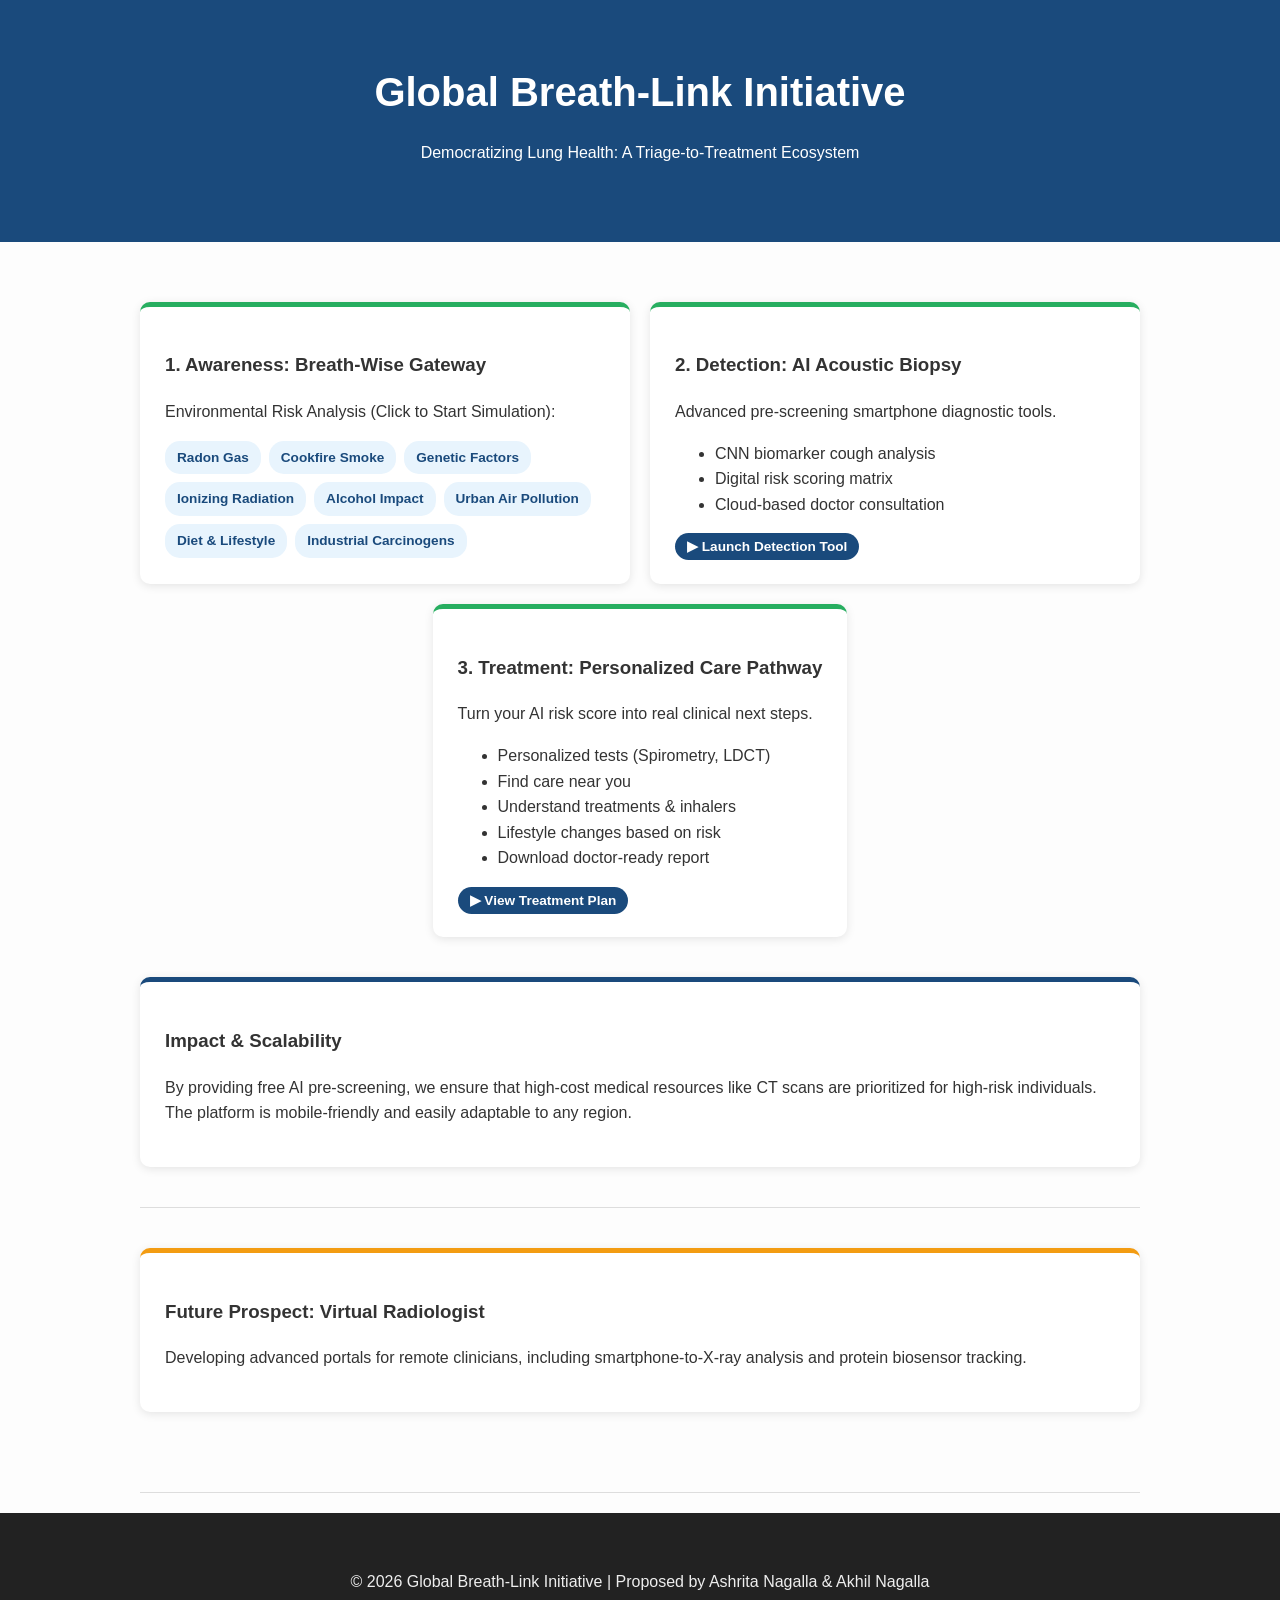
==== index.html @ a91a7c29 "Add files via upload" ====
<!DOCTYPE html>
<html lang="en">
<head>
    <meta charset="UTF-8">
    <meta name="viewport" content="width=device-width, initial-scale=1.0">
    <title>Global Breath-Link Initiative</title>
    <link rel="stylesheet" href="style.css">
</head>
<body>

<header>
    <h1>Global Breath-Link Initiative</h1>
    <p>Democratizing Lung Health: A Triage-to-Treatment Ecosystem</p>
</header>

<div class="container" id="mainContent">
    <section>
        <div class="grid">

    <!-- 1. AWARENESS -->
    <div class="card">
        <h3>1. Awareness: Breath-Wise Gateway</h3>
        <p>Environmental Risk Analysis (Click to Start Simulation):</p>

        <div class="tag-cloud">
            <span class="tag" onclick="openSim('radon')">Radon Gas</span>
            <span class="tag" onclick="openSim('cookfire')">Cookfire Smoke</span>
            <span class="tag" onclick="openSim('genetics')">Genetic Factors</span>
            <span class="tag" onclick="openSim('radiation')">Ionizing Radiation</span>
            <span class="tag" onclick="openSim('alcohol')">Alcohol Impact</span>
            <span class="tag" onclick="openSim('air')">Urban Air Pollution</span>
            <span class="tag" onclick="openSim('diet')">Diet & Lifestyle</span>
            <span class="tag" onclick="openSim('carcinogens')">Industrial Carcinogens</span>
        </div>
    </div>

    <!-- 2. DETECTION -->
    <div class="card"
        onclick="window.location.href='detection.html'"
        style="cursor:pointer; transition:box-shadow 0.2s;"
        onmouseover="this.style.boxShadow='0 6px 24px rgba(26,74,124,0.18)'"
        onmouseout="this.style.boxShadow='0 2px 10px rgba(0,0,0,0.1)'">

        <h3>2. Detection: AI Acoustic Biopsy</h3>
        <p>Advanced pre-screening smartphone diagnostic tools.</p>

        <ul>
            <li>CNN biomarker cough analysis</li>
            <li>Digital risk scoring matrix</li>
            <li>Cloud-based doctor consultation</li>
        </ul>

        <div style="margin-top:14px;">
            <span class="tag" style="background:#1a4a7c; color:white;">
                ▶ Launch Detection Tool
            </span>
        </div>
    </div>

    <!-- 3. TREATMENT (FIXED PROPERLY) -->
    <div class="card treatment-card"
        onclick="window.location.href='treatment.html'"
        style="cursor:pointer; transition:box-shadow 0.2s;"
        onmouseover="this.style.boxShadow='0 6px 24px rgba(26,74,124,0.18)'"
        onmouseout="this.style.boxShadow='0 2px 10px rgba(0,0,0,0.1)'">

        <h3>3. Treatment: Personalized Care Pathway</h3>

        <p>Turn your AI risk score into real clinical next steps.</p>

        <ul>
            <li>Personalized tests (Spirometry, LDCT)</li>
            <li>Find care near you</li>
            <li>Understand treatments & inhalers</li>
            <li>Lifestyle changes based on risk</li>
            <li>Download doctor-ready report</li>
        </ul>

        <div style="margin-top:14px;">
            <span class="tag" style="background:#1a4a7c; color:white;">
                ▶ View Treatment Plan
            </span>
        </div>
    </div>

</div>
    <!-- IMPACT & SCALABILITY -->
    <section>
        <div class="card" style="border-top-color: var(--primary);">
            <h3>Impact &amp; Scalability</h3>
            <p>By providing free AI pre-screening, we ensure that high-cost medical resources like CT scans are prioritized for high-risk individuals. The platform is mobile-friendly and easily adaptable to any region.</p>
        </div>
    </section>

    <!-- FUTURE PROSPECT -->
    <section style="border-bottom: none;">
        <div class="card" style="border-top-color: var(--accent);">
            <h3>Future Prospect: Virtual Radiologist</h3>
            <p>Developing advanced portals for remote clinicians, including smartphone-to-X-ray analysis and protein biosensor tracking.</p>
        </div>
    </section>
</div>


<!-- SIMULATOR SECTION -->
<div id="simulator">
    <button onclick="goBack()" style="background:#1a4a7c; color:white; border:none; padding:8px 15px; border-radius:5px; cursor:pointer;">⬅ Exit</button>
    <h2 id="simTitle">PATHOLOGY ANALYSIS</h2>

    <div class="viewer">
        <canvas id="lungCanvas" width="700" height="500"></canvas>
    </div>

    <div class="healthbar"><div id="healthFill" class="healthfill"></div></div>

    <div class="controls">
        <button id="step-healthy" onclick="setExposure('healthy')">Healthy State</button>
        <button id="step-low"     onclick="setExposure('low')">Low Exposure</button>
        <button id="step-medium"  onclick="setExposure('medium')">Medium Exposure</button>
        <button id="step-high"    onclick="setExposure('high')">High Exposure</button>
    </div>

    <div class="edu-panel">
        <h3 id="eduHeading" style="color:var(--secondary); margin-top:0;">Diagnostic Overview</h3>
        <p id="infoText" style="color:#ddd; font-size:1.05rem;"></p>
        <div id="detailedSpecs" style="font-size:0.9rem; border-top:1px solid #333; padding-top:15px; margin-top:15px;">
            <div style="background:#252525; padding:15px; border-radius:8px; margin-bottom:10px;">
                <h4 style="color:var(--accent); margin:0 0 10px 0;">Cellular Pathogenesis</h4>
                <p id="specMech" style="color:#bbb;"></p>
            </div>
            <div style="background:#252525; padding:15px; border-radius:8px;">
                <h4 style="color:var(--danger); margin:0 0 10px 0;">Long-term Prognosis</h4>
                <p id="specProg" style="color:#bbb;"></p>
            </div>
        </div>
    </div>

    <p id="lockMessage" class="unlock-msg">🔒 Explore Healthy → Low → Medium → High to unlock the Exam.</p>
    <button id="quizButton" class="quizBtn" onclick="startQuiz()">Take Certification Exam</button>
</div>

<!-- QUIZ MODAL -->
<div id="quizModal">
    <div class="quiz-content">
        <h2 id="quizHeader">Certification Exam</h2>
        <div id="quizBody"></div>
        <div id="quizResults"></div>

        <div id="nameSection">
            <h3>🎓 Enter Your Name for the Certificate</h3>
            <p>Your name will appear exactly as you type it.</p>
            <div class="name-inputs">
                <input type="text" id="firstNameInput" placeholder="First Name" maxlength="30">
                <input type="text" id="lastNameInput"  placeholder="Last Name"  maxlength="30">
            </div>
            <div id="nameError">Please enter both your first and last name.</div>
        </div>

        <button id="submitQuizBtn"   onclick="submitQuiz()"          style="background:var(--secondary); color:white; border:none; padding:12px; border-radius:5px; cursor:pointer; font-weight:bold; width:100%;">Submit Answers</button>
        <button id="downloadCertBtn" onclick="generateCertificate()" class="cert-btn">⬇ Download My Certificate</button>
        <button onclick="closeQuiz()" class="close-quiz">Close [X]</button>
    </div>
</div>

<!-- Hidden canvas for certificate generation -->
<canvas id="certCanvas" width="900" height="650" style="display:none;"></canvas>

<footer>
    <p>&copy; 2026 Global Breath-Link Initiative | Proposed by Ashrita Nagalla & Akhil Nagalla</p>
</footer>

<script src="data.js"></script>
<script src="script.js"></script>

</body>
</html>
---- style.css ----
:root{
    --primary:#1a4a7c;
    --secondary:#27ae60;
    --bg:#fdfdfd;
    --accent:#f39c12;
    --dark:#0a0a0a;
    --danger:#e74c3c;
}

body{ font-family:'Segoe UI',Tahoma,sans-serif; line-height:1.6; margin:0; background:var(--bg); color:#333; }
.container{ max-width:1000px; margin:auto; padding:20px; }
header{ background:var(--primary); color:#fff; padding:60px 20px; text-align:center; }
header h1{ margin:0; font-size:2.5rem; }
section{ padding:40px 0; border-bottom:1px solid #ddd; }

/* VIEWING AREA */
.grid{ display:grid; grid-template-columns:repeat(auto-fit,minmax(300px,1fr)); gap:20px; }
.card{ background:#fff; padding:25px; border-radius:10px; box-shadow:0 2px 10px rgba(0,0,0,0.1); border-top:5px solid var(--secondary); }
.tag-cloud{ display:flex; flex-wrap:wrap; gap:8px; margin-top:10px; }
.tag{ background:#e8f4fd; color:#1a4a7c; padding:6px 12px; border-radius:15px; font-size:0.85rem; font-weight:bold; cursor:pointer; transition: 0.2s; }
.tag:hover{ background:#1a4a7c; color:white; }

/* SIMULATOR STYLES */
#simulator{ display:none; background:var(--dark); color:white; padding:40px 20px; text-align:center; }
.viewer { max-width:700px; margin:20px auto; background: #000; border-radius: 20px; position: relative; border: 1px solid #333; }
canvas { display: block; max-width: 100%; height: auto; }

.healthbar{ width:280px; height:20px; background:#333; margin:20px auto; border-radius:10px; overflow:hidden; }
.healthfill{ height:100%; width:100%; background:#27ae60; transition: 1s; }

.controls button{ padding:10px 16px; margin:6px; border:none; border-radius:6px; background:#444; color:white; cursor:pointer; }
.controls button.active { background: var(--secondary); }

/* DETAILED INFO PANEL */
.edu-panel {
    max-width: 700px; margin: 20px auto; background: #1a1a1a; padding: 25px;
    border-radius: 12px; text-align: left; border-left: 5px solid var(--secondary);
    max-height: 400px; overflow-y: auto;
}

.unlock-msg { color: var(--accent); font-weight: bold; margin: 15px 0; font-size: 0.9rem; }
.quizBtn{ display:none; background:var(--accent); padding:15px 30px; border:none; border-radius:8px; color:white; font-weight:bold; cursor:pointer; margin-top:20px; }

/* QUIZ MODAL */
#quizModal {
    display:none; position:fixed; top:0; left:0; width:100%; height:100%;
    background:rgba(0,0,0,0.95); z-index:2000; justify-content:center; align-items:center;
    padding: 20px;
}
.quiz-content {
    background:#fff; padding:30px; border-radius:15px; max-width:600px; width:90%;
    color:#333; position: relative; display: flex; flex-direction: column; max-height: 90vh;
}
#quizHeader { color: var(--primary); margin-top: 0; padding-bottom: 10px; border-bottom: 1px solid #eee;}
#quizBody { overflow-y: auto; flex-grow: 1; padding-right: 15px; margin: 20px 0; }
.quiz-q { margin-bottom: 25px; border-bottom: 1px solid #eee; padding-bottom: 15px; }

#quizResults { display:none; padding:15px; border-radius:8px; font-weight:bold; margin-bottom:10px; text-align:center;}

/* NAME INPUT SECTION */
#nameSection {
    display: none;
    background: #f0f8f0;
    border: 2px solid var(--secondary);
    border-radius: 10px;
    padding: 20px;
    margin: 15px 0;
    text-align: center;
}
#nameSection h3 { color: var(--primary); margin: 0 0 5px 0; font-size: 1.1rem; }
#nameSection p { color: #555; margin: 0 0 15px 0; font-size: 0.9rem; }
.name-inputs { display: flex; gap: 10px; justify-content: center; flex-wrap: wrap; }
.name-inputs input {
    padding: 10px 14px; border: 2px solid #ccc; border-radius: 8px;
    font-size: 1rem; width: 160px; transition: border-color 0.2s;
    font-family: 'Segoe UI', Tahoma, sans-serif;
}
.name-inputs input:focus { outline: none; border-color: var(--secondary); }
.name-inputs input.input-error { border-color: var(--danger); animation: shake 0.3s ease; }

@keyframes shake {
    0%, 100% { transform: translateX(0); }
    25% { transform: translateX(-5px); }
    75% { transform: translateX(5px); }
}

#nameError { color: var(--danger); font-size: 0.85rem; margin-top: 8px; display: none; }
.cert-btn { display:none; background:#2c3e50; color:white; padding:12px; border:none; border-radius:5px; cursor:pointer; font-weight:bold; width:100%; margin-top:10px;}
.close-quiz { background:none; border:none; color:#999; cursor:pointer; text-align:center; width:100%;}

footer{ text-align:center; padding:40px; background:#222; color:#eee; }
/* ===== GRID FIX (SAFE) ===== */
.grid {
    display: grid;
    grid-template-columns: repeat(2, 1fr);
    gap: 20px;
}

/* ===== CARD ALIGNMENT FIX ===== */
.treatment-card {
    grid-column: span 2;
    max-width: 520px;
    justify-self: center;
}

/* ===== MOBILE FIX ===== */
@media (max-width: 700px) {
    .grid {
        grid-template-columns: 1fr;
    }

    .treatment-card {
        grid-column: span 1;
        max-width: 100%;
    }
}
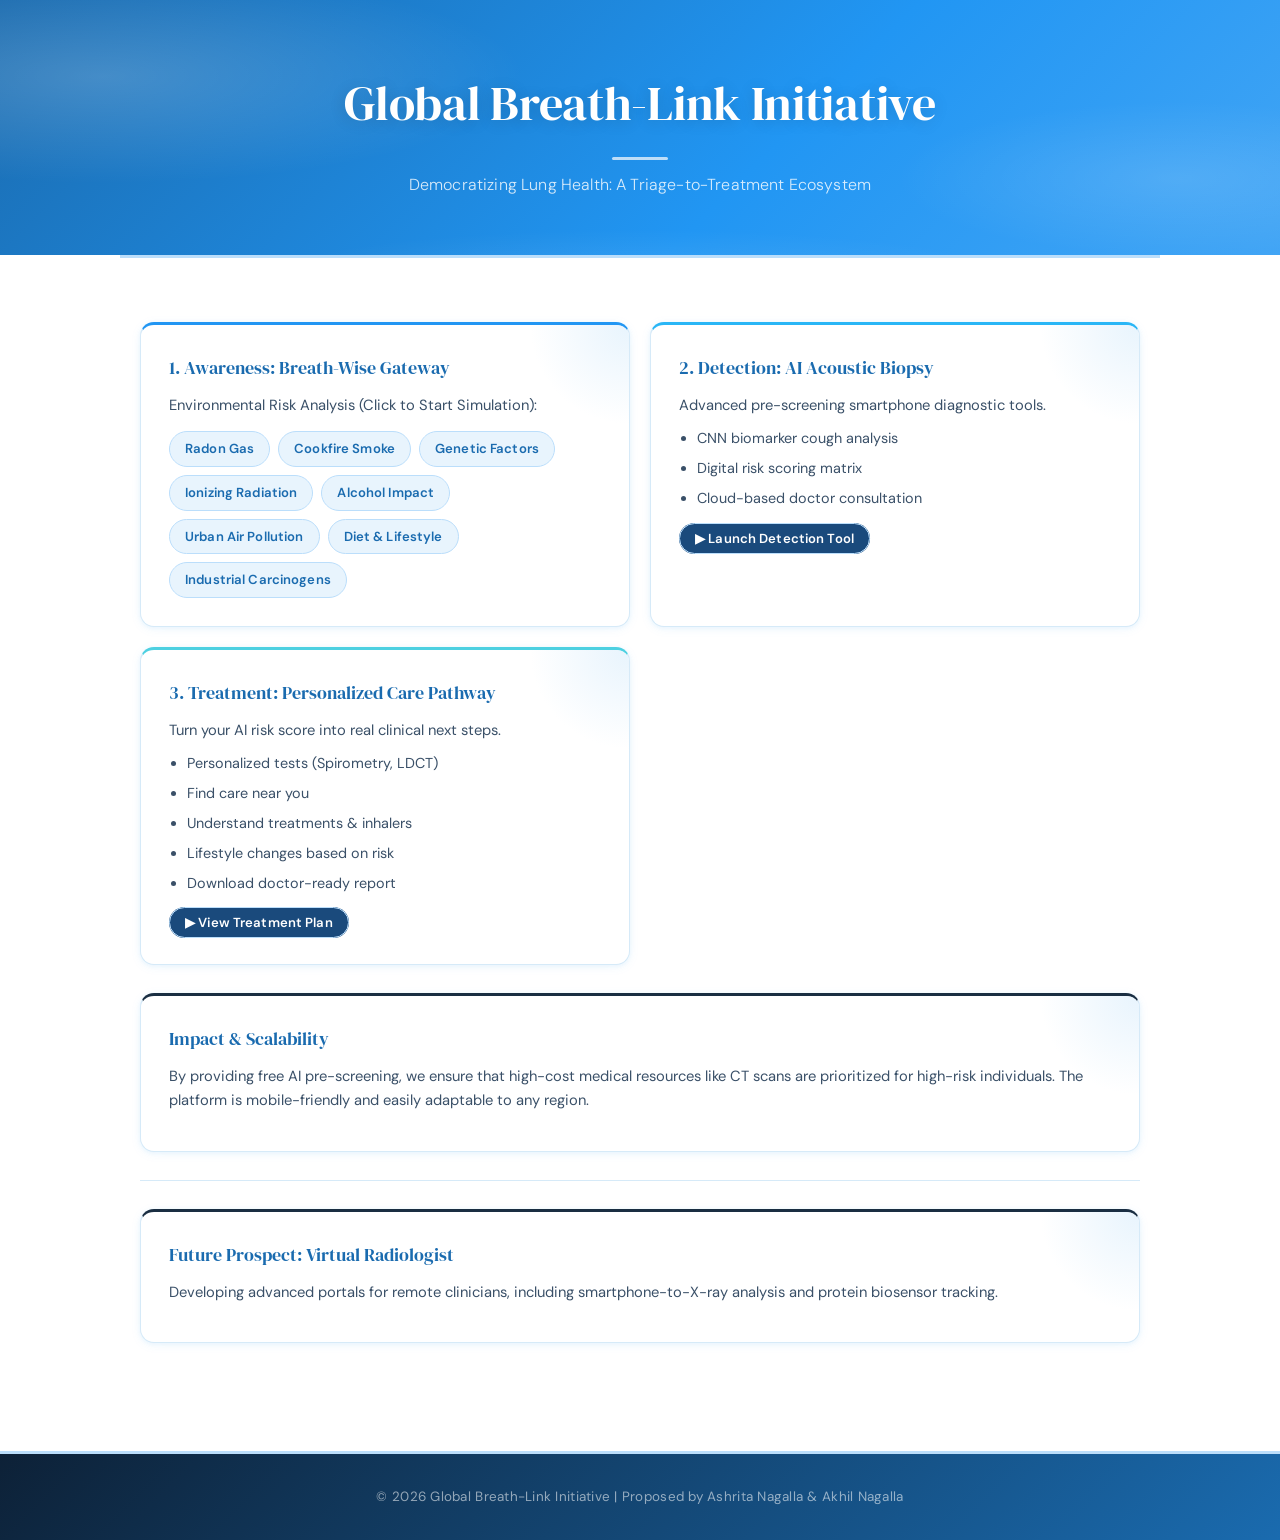
==== commit 900a4af5: "Update index.html" ====
--- a/index.html
+++ b/index.html
@@ -174,4 +174,3 @@
 
 </body>
 </html>
-
--- a/style.css
+++ b/style.css
@@ -1,116 +1,613 @@
-:root{
-    --primary:#1a4a7c;
-    --secondary:#27ae60;
-    --bg:#fdfdfd;
-    --accent:#f39c12;
-    --dark:#0a0a0a;
-    --danger:#e74c3c;
-}
-
-body{ font-family:'Segoe UI',Tahoma,sans-serif; line-height:1.6; margin:0; background:var(--bg); color:#333; }
-.container{ max-width:1000px; margin:auto; padding:20px; }
-header{ background:var(--primary); color:#fff; padding:60px 20px; text-align:center; }
-header h1{ margin:0; font-size:2.5rem; }
-section{ padding:40px 0; border-bottom:1px solid #ddd; }
-
-/* VIEWING AREA */
-.grid{ display:grid; grid-template-columns:repeat(auto-fit,minmax(300px,1fr)); gap:20px; }
-.card{ background:#fff; padding:25px; border-radius:10px; box-shadow:0 2px 10px rgba(0,0,0,0.1); border-top:5px solid var(--secondary); }
-.tag-cloud{ display:flex; flex-wrap:wrap; gap:8px; margin-top:10px; }
-.tag{ background:#e8f4fd; color:#1a4a7c; padding:6px 12px; border-radius:15px; font-size:0.85rem; font-weight:bold; cursor:pointer; transition: 0.2s; }
-.tag:hover{ background:#1a4a7c; color:white; }
-
-/* SIMULATOR STYLES */
-#simulator{ display:none; background:var(--dark); color:white; padding:40px 20px; text-align:center; }
-.viewer { max-width:700px; margin:20px auto; background: #000; border-radius: 20px; position: relative; border: 1px solid #333; }
-canvas { display: block; max-width: 100%; height: auto; }
-
-.healthbar{ width:280px; height:20px; background:#333; margin:20px auto; border-radius:10px; overflow:hidden; }
-.healthfill{ height:100%; width:100%; background:#27ae60; transition: 1s; }
-
-.controls button{ padding:10px 16px; margin:6px; border:none; border-radius:6px; background:#444; color:white; cursor:pointer; }
-.controls button.active { background: var(--secondary); }
-
-/* DETAILED INFO PANEL */
-.edu-panel {
-    max-width: 700px; margin: 20px auto; background: #1a1a1a; padding: 25px;
-    border-radius: 12px; text-align: left; border-left: 5px solid var(--secondary);
-    max-height: 400px; overflow-y: auto;
-}
-
-.unlock-msg { color: var(--accent); font-weight: bold; margin: 15px 0; font-size: 0.9rem; }
-.quizBtn{ display:none; background:var(--accent); padding:15px 30px; border:none; border-radius:8px; color:white; font-weight:bold; cursor:pointer; margin-top:20px; }
-
-/* QUIZ MODAL */
-#quizModal {
-    display:none; position:fixed; top:0; left:0; width:100%; height:100%;
-    background:rgba(0,0,0,0.95); z-index:2000; justify-content:center; align-items:center;
-    padding: 20px;
-}
-.quiz-content {
-    background:#fff; padding:30px; border-radius:15px; max-width:600px; width:90%;
-    color:#333; position: relative; display: flex; flex-direction: column; max-height: 90vh;
-}
-#quizHeader { color: var(--primary); margin-top: 0; padding-bottom: 10px; border-bottom: 1px solid #eee;}
-#quizBody { overflow-y: auto; flex-grow: 1; padding-right: 15px; margin: 20px 0; }
-.quiz-q { margin-bottom: 25px; border-bottom: 1px solid #eee; padding-bottom: 15px; }
-
-#quizResults { display:none; padding:15px; border-radius:8px; font-weight:bold; margin-bottom:10px; text-align:center;}
-
-/* NAME INPUT SECTION */
-#nameSection {
-    display: none;
-    background: #f0f8f0;
-    border: 2px solid var(--secondary);
-    border-radius: 10px;
-    padding: 20px;
-    margin: 15px 0;
+/* ═══════════════════════════════════════════════════
+   GLOBAL BREATH-LINK INITIATIVE — Healthcare Theme
+   Clean white + light blue, clinical & trustworthy
+═══════════════════════════════════════════════════ */
+
+@import url('https://fonts.googleapis.com/css2?family=DM+Serif+Display:ital@0;1&family=DM+Sans:wght@300;400;500;600;700&family=JetBrains+Mono:wght@400;600&display=swap');
+
+:root {
+    --blue-dark:    #1a6baf;
+    --blue-mid:     #2196f3;
+    --blue-light:   #64b5f6;
+    --blue-pale:    #bbdefb;
+    --blue-wash:    #e8f4fd;
+    --blue-tint:    #f0f8ff;
+
+    --white:        #ffffff;
+    --off-white:    #f7fbff;
+    --border:       #d6eaf8;
+
+    --text-dark:    #1a2e42;
+    --text-mid:     #3a5068;
+    --text-muted:   #7a96b0;
+
+    --green:        #00897b;
+    --green-light:  #e0f2f1;
+    --gold:         #f59e0b;
+    --danger:       #e53935;
+
+    --shadow-sm:    0 1px 4px rgba(33,150,243,0.08), 0 2px 12px rgba(33,150,243,0.06);
+    --shadow-md:    0 4px 20px rgba(33,150,243,0.12), 0 1px 6px rgba(33,150,243,0.07);
+    --shadow-lg:    0 8px 32px rgba(33,150,243,0.16), 0 2px 8px rgba(33,150,243,0.08);
+}
+
+*, *::before, *::after { box-sizing: border-box; margin: 0; padding: 0; }
+
+body {
+    font-family: 'DM Sans', sans-serif;
+    background: var(--white);
+    color: var(--text-dark);
+    line-height: 1.65;
+    overflow-x: hidden;
+}
+
+/* ── HEADER ── */
+header {
+    background: linear-gradient(135deg, #1a6baf 0%, #2196f3 60%, #42a5f5 100%);
+    color: #fff;
+    padding: 64px 24px 56px;
     text-align: center;
-}
-#nameSection h3 { color: var(--primary); margin: 0 0 5px 0; font-size: 1.1rem; }
-#nameSection p { color: #555; margin: 0 0 15px 0; font-size: 0.9rem; }
-.name-inputs { display: flex; gap: 10px; justify-content: center; flex-wrap: wrap; }
-.name-inputs input {
-    padding: 10px 14px; border: 2px solid #ccc; border-radius: 8px;
-    font-size: 1rem; width: 160px; transition: border-color 0.2s;
-    font-family: 'Segoe UI', Tahoma, sans-serif;
-}
-.name-inputs input:focus { outline: none; border-color: var(--secondary); }
-.name-inputs input.input-error { border-color: var(--danger); animation: shake 0.3s ease; }
-
-@keyframes shake {
-    0%, 100% { transform: translateX(0); }
-    25% { transform: translateX(-5px); }
-    75% { transform: translateX(5px); }
-}
-
-#nameError { color: var(--danger); font-size: 0.85rem; margin-top: 8px; display: none; }
-.cert-btn { display:none; background:#2c3e50; color:white; padding:12px; border:none; border-radius:5px; cursor:pointer; font-weight:bold; width:100%; margin-top:10px;}
-.close-quiz { background:none; border:none; color:#999; cursor:pointer; text-align:center; width:100%;}
-
-footer{ text-align:center; padding:40px; background:#222; color:#eee; }
-/* ===== GRID FIX (SAFE) ===== */
+    position: relative;
+    overflow: hidden;
+}
+
+/* Soft cloud-like glows */
+header::before {
+    content: '';
+    position: absolute;
+    inset: 0;
+    background:
+        radial-gradient(ellipse 55% 70% at 8%  30%,  rgba(255,255,255,0.18) 0%, transparent 60%),
+        radial-gradient(ellipse 40% 55% at 92% 70%,  rgba(255,255,255,0.12) 0%, transparent 55%),
+        radial-gradient(ellipse 60% 40% at 50% 110%, rgba(255,255,255,0.10) 0%, transparent 50%);
+    pointer-events: none;
+}
+
+header h1 {
+    font-family: 'DM Serif Display', Georgia, serif;
+    font-size: clamp(1.9rem, 4.5vw, 3rem);
+    font-weight: 400;
+    position: relative;
+    z-index: 1;
+    text-shadow: 0 2px 16px rgba(0,0,0,0.15);
+    letter-spacing: -0.3px;
+}
+
+header h1::after {
+    content: '';
+    display: block;
+    width: 56px;
+    height: 3px;
+    background: rgba(255,255,255,0.7);
+    margin: 14px auto 0;
+    border-radius: 2px;
+}
+
+header p {
+    font-size: 1rem;
+    color: rgba(255,255,255,0.82);
+    margin-top: 12px;
+    font-weight: 300;
+    letter-spacing: 0.01em;
+    position: relative;
+    z-index: 1;
+}
+
+/* ── THIN BLUE STRIPE UNDER HEADER ── */
+header + * {
+    border-top: 3px solid var(--blue-pale);
+}
+
+/* ── CONTAINER ── */
+.container {
+    max-width: 1040px;
+    margin: 0 auto;
+    padding: 36px 20px 52px;
+    background: var(--white);
+}
+
+section {
+    padding: 28px 0;
+    border-bottom: 1px solid var(--border);
+}
+section:last-child { border-bottom: none; }
+
+/* ── GRID ── */
 .grid {
     display: grid;
     grid-template-columns: repeat(2, 1fr);
     gap: 20px;
 }
 
-/* ===== CARD ALIGNMENT FIX ===== */
-.treatment-card {
-    grid-column: span 2;
-    max-width: 520px;
-    justify-self: center;
-}
-
-/* ===== MOBILE FIX ===== */
+/* ── CARDS ── */
+.card {
+    background: var(--white);
+    padding: 28px;
+    border-radius: 14px;
+    box-shadow: var(--shadow-sm);
+    border: 1px solid var(--border);
+    border-top: 3px solid var(--blue-mid);
+    transition: box-shadow 0.2s, transform 0.2s;
+    position: relative;
+    overflow: hidden;
+}
+
+/* Subtle blue tint in top-right corner */
+.card::before {
+    content: '';
+    position: absolute;
+    top: 0; right: 0;
+    width: 100px; height: 100px;
+    background: radial-gradient(circle at top right, var(--blue-wash), transparent 70%);
+    pointer-events: none;
+}
+
+.card:hover {
+    box-shadow: var(--shadow-lg);
+    transform: translateY(-2px);
+}
+
+.card h3 {
+    font-family: 'DM Serif Display', Georgia, serif;
+    font-size: 1.15rem;
+    font-weight: 400;
+    color: var(--blue-dark);
+    margin-bottom: 10px;
+}
+
+.card p  { color: var(--text-mid); font-size: 0.92rem; margin-bottom: 10px; }
+.card ul { padding-left: 18px; color: var(--text-mid); font-size: 0.9rem; }
+.card ul li { margin-bottom: 6px; }
+
+.card:nth-child(2) { border-top-color: #29b6f6; }
+.treatment-card    { border-top-color: #4dd0e1; }
+
+/* ── TAG CLOUD ── */
+.tag-cloud { display: flex; flex-wrap: wrap; gap: 8px; margin-top: 14px; }
+
+.tag {
+    background: var(--blue-wash);
+    color: var(--blue-dark);
+    padding: 6px 15px;
+    border-radius: 20px;
+    font-size: 0.82rem;
+    font-weight: 600;
+    cursor: pointer;
+    border: 1px solid var(--blue-pale);
+    transition: all 0.18s ease;
+    letter-spacing: 0.01em;
+}
+
+.tag:hover {
+    background: var(--blue-mid);
+    color: white;
+    border-color: var(--blue-mid);
+    box-shadow: 0 3px 12px rgba(33,150,243,0.28);
+    transform: translateY(-1px);
+}
+
+/* ── BUTTONS ── */
+.action-btn {
+    background: var(--blue-mid);
+    color: white;
+    border: none;
+    padding: 10px 20px;
+    border-radius: 8px;
+    cursor: pointer;
+    font-weight: 600;
+    font-size: 0.88rem;
+    font-family: 'DM Sans', sans-serif;
+    transition: all 0.18s ease;
+    box-shadow: 0 2px 8px rgba(33,150,243,0.28);
+    letter-spacing: 0.01em;
+}
+
+.action-btn:hover {
+    background: var(--blue-dark);
+    box-shadow: 0 4px 16px rgba(33,150,243,0.38);
+    transform: translateY(-1px);
+}
+
+.exit-btn {
+    background: rgba(255,255,255,0.15) !important;
+    border: 1px solid rgba(255,255,255,0.3) !important;
+    backdrop-filter: blur(6px);
+    margin-bottom: 18px;
+}
+.exit-btn:hover { background: rgba(255,255,255,0.25) !important; }
+
+/* ── SIMULATOR ── */
+#simulator, #biopsySimulator {
+    display: none;
+    background: linear-gradient(180deg, #0d2137 0%, #0a1929 100%);
+    color: white;
+    padding: 40px 20px;
+    text-align: center;
+    min-height: 100vh;
+}
+
+#simulator h2, #biopsySimulator h2 {
+    font-family: 'DM Serif Display', Georgia, serif;
+    font-size: 1.7rem;
+    font-weight: 400;
+    letter-spacing: 2.5px;
+    color: #bbdefb;
+    margin-bottom: 4px;
+    text-transform: uppercase;
+}
+
+.viewer {
+    max-width: 700px;
+    margin: 20px auto;
+    background: #020c18;
+    border-radius: 16px;
+    border: 1px solid rgba(100,181,246,0.2);
+    box-shadow: 0 0 0 1px rgba(100,181,246,0.08), 0 0 40px rgba(33,150,243,0.22);
+    overflow: hidden;
+}
+
+canvas { display: block; width: 100%; height: auto; }
+
+/* ── HEALTH BAR ── */
+.healthbar {
+    width: 300px; height: 10px;
+    background: rgba(255,255,255,0.08);
+    margin: 18px auto;
+    border-radius: 10px;
+    overflow: hidden;
+    border: 1px solid rgba(255,255,255,0.08);
+}
+
+.healthfill {
+    height: 100%; width: 100%;
+    background: linear-gradient(90deg, #1e88e5, #64b5f6);
+    transition: width 1s ease, background 1s ease;
+    border-radius: 10px;
+}
+
+/* ── CONTROLS ── */
+.controls { display: flex; flex-wrap: wrap; justify-content: center; gap: 8px; margin: 16px 0; }
+
+.controls button {
+    padding: 9px 20px;
+    border: 1px solid rgba(100,181,246,0.2);
+    border-radius: 8px;
+    background: rgba(100,181,246,0.06);
+    color: rgba(255,255,255,0.6);
+    cursor: pointer;
+    font-family: 'DM Sans', sans-serif;
+    font-size: 0.85rem;
+    font-weight: 500;
+    transition: all 0.18s ease;
+}
+
+.controls button:hover {
+    background: rgba(100,181,246,0.14);
+    color: white;
+    border-color: rgba(100,181,246,0.38);
+}
+
+.controls button.active {
+    background: linear-gradient(135deg, #1a6baf, #2196f3);
+    border-color: transparent;
+    color: white;
+    box-shadow: 0 3px 12px rgba(33,150,243,0.4);
+}
+
+/* ── EDU PANEL ── */
+.edu-panel {
+    max-width: 700px;
+    margin: 20px auto;
+    background: rgba(100,181,246,0.05);
+    padding: 24px;
+    border-radius: 12px;
+    text-align: left;
+    border: 1px solid rgba(100,181,246,0.15);
+    border-left: 4px solid var(--blue-mid);
+    max-height: 400px;
+    overflow-y: auto;
+}
+
+.edu-panel::-webkit-scrollbar       { width: 4px; }
+.edu-panel::-webkit-scrollbar-track { background: rgba(255,255,255,0.03); }
+.edu-panel::-webkit-scrollbar-thumb { background: #2196f3; border-radius: 4px; }
+
+.panel-heading {
+    color: #90caf9;
+    margin-top: 0;
+    font-family: 'DM Serif Display', Georgia, serif;
+    font-size: 1.15rem;
+    font-weight: 400;
+}
+
+.panel-info { color: rgba(255,255,255,0.76); font-size: 0.96rem; line-height: 1.72; }
+
+.spec-container {
+    border-top: 1px solid rgba(255,255,255,0.07);
+    padding-top: 16px;
+    margin-top: 16px;
+    display: grid;
+    grid-template-columns: 1fr 1fr;
+    gap: 12px;
+    font-size: 0.9rem;
+}
+
+.spec-box {
+    background: rgba(255,255,255,0.04);
+    padding: 14px;
+    border-radius: 10px;
+    border: 1px solid rgba(100,181,246,0.10);
+}
+
+.spec-title-mech {
+    color: #81d4fa;
+    margin: 0 0 8px 0;
+    font-size: 0.75rem;
+    font-weight: 700;
+    letter-spacing: 0.09em;
+    text-transform: uppercase;
+    font-family: 'JetBrains Mono', monospace;
+}
+
+.spec-title-prog {
+    color: #ef9a9a;
+    margin: 0 0 8px 0;
+    font-size: 0.75rem;
+    font-weight: 700;
+    letter-spacing: 0.09em;
+    text-transform: uppercase;
+    font-family: 'JetBrains Mono', monospace;
+}
+
+.spec-text { color: rgba(255,255,255,0.60); margin: 0; line-height: 1.6; font-size: 0.87rem; }
+
+/* ── UNLOCK / QUIZ ── */
+.unlock-msg {
+    color: #90caf9;
+    font-weight: 500;
+    margin: 14px 0;
+    font-size: 0.84rem;
+    font-family: 'JetBrains Mono', monospace;
+}
+
+.quizBtn {
+    display: none;
+    background: linear-gradient(135deg, #f59e0b, #fbbf24);
+    padding: 13px 34px;
+    border: none;
+    border-radius: 10px;
+    color: #1a2e42;
+    font-weight: 700;
+    font-size: 0.94rem;
+    cursor: pointer;
+    margin-top: 16px;
+    font-family: 'DM Sans', sans-serif;
+    box-shadow: 0 5px 18px rgba(245,158,11,0.35);
+    transition: all 0.2s ease;
+}
+
+.quizBtn:hover { transform: translateY(-2px); box-shadow: 0 8px 24px rgba(245,158,11,0.45); }
+
+/* ── QUIZ MODAL ── */
+#quizModal {
+    display: none;
+    position: fixed;
+    inset: 0;
+    background: rgba(10,25,41,0.88);
+    z-index: 2000;
+    justify-content: center;
+    align-items: center;
+    padding: 20px;
+    backdrop-filter: blur(8px);
+}
+
+.quiz-content {
+    background: var(--white);
+    padding: 32px;
+    border-radius: 18px;
+    max-width: 620px;
+    width: 95%;
+    color: var(--text-dark);
+    display: flex;
+    flex-direction: column;
+    max-height: 92vh;
+    box-shadow: 0 24px 64px rgba(0,0,0,0.30);
+    border-top: 4px solid var(--blue-mid);
+}
+
+#quizHeader {
+    font-family: 'DM Serif Display', Georgia, serif;
+    font-size: 1.35rem;
+    font-weight: 400;
+    color: var(--blue-dark);
+    margin-top: 0;
+    padding-bottom: 14px;
+    border-bottom: 1px solid var(--border);
+}
+
+#quizBody { overflow-y: auto; flex-grow: 1; padding-right: 8px; margin: 16px 0; }
+#quizBody::-webkit-scrollbar       { width: 4px; }
+#quizBody::-webkit-scrollbar-track { background: var(--blue-tint); }
+#quizBody::-webkit-scrollbar-thumb { background: var(--blue-light); border-radius: 4px; }
+
+.quiz-q { margin-bottom: 22px; border-bottom: 1px solid var(--border); padding-bottom: 16px; }
+.quiz-q p strong { color: var(--blue-dark); font-size: 0.94rem; }
+
+.quiz-q label {
+    display: block;
+    margin: 5px 0;
+    padding: 9px 13px;
+    border-radius: 8px;
+    cursor: pointer;
+    font-size: 0.9rem;
+    color: var(--text-mid);
+    transition: all 0.15s;
+    border: 1px solid transparent;
+}
+
+.quiz-q label:hover {
+    background: var(--blue-wash);
+    border-color: var(--blue-pale);
+    color: var(--blue-dark);
+}
+
+#quizResults {
+    display: none;
+    padding: 13px 18px;
+    border-radius: 10px;
+    font-weight: 700;
+    margin-bottom: 12px;
+    text-align: center;
+    font-size: 0.94rem;
+}
+
+/* ── NAME SECTION ── */
+#nameSection {
+    display: none;
+    background: var(--blue-tint);
+    border: 1.5px solid var(--blue-pale);
+    border-radius: 12px;
+    padding: 22px;
+    margin: 14px 0;
+    text-align: center;
+}
+
+#nameSection h3 {
+    color: var(--blue-dark);
+    margin: 0 0 6px 0;
+    font-family: 'DM Serif Display', Georgia, serif;
+    font-size: 1.1rem;
+    font-weight: 400;
+}
+
+#nameSection p { color: var(--text-muted); margin: 0 0 14px 0; font-size: 0.87rem; }
+
+.name-inputs { display: flex; gap: 10px; justify-content: center; flex-wrap: wrap; }
+
+.name-inputs input {
+    padding: 10px 16px;
+    border: 1.5px solid var(--blue-pale);
+    border-radius: 9px;
+    font-size: 0.93rem;
+    width: 170px;
+    transition: border-color 0.18s, box-shadow 0.18s;
+    font-family: 'DM Sans', sans-serif;
+    color: var(--text-dark);
+    background: white;
+}
+
+.name-inputs input:focus {
+    outline: none;
+    border-color: var(--blue-mid);
+    box-shadow: 0 0 0 3px rgba(33,150,243,0.12);
+}
+
+.name-inputs input.input-error { border-color: var(--danger); animation: shake 0.3s ease; }
+
+@keyframes shake {
+    0%, 100% { transform: translateX(0); }
+    25%       { transform: translateX(-5px); }
+    75%       { transform: translateX(5px); }
+}
+
+#nameError { color: var(--danger); font-size: 0.82rem; margin-top: 8px; display: none; }
+
+/* ── SUBMIT / CERT BUTTONS ── */
+.submit-btn {
+    background: linear-gradient(135deg, #1a6baf, #2196f3) !important;
+    width: 100%;
+    padding: 13px;
+    margin-top: 12px;
+    border-radius: 9px;
+    box-shadow: 0 3px 12px rgba(33,150,243,0.26);
+}
+
+.cert-btn {
+    display: none;
+    background: linear-gradient(135deg, #0d2137, #1a6baf);
+    color: white;
+    padding: 13px;
+    border: none;
+    border-radius: 9px;
+    cursor: pointer;
+    font-weight: 700;
+    font-size: 0.91rem;
+    width: 100%;
+    margin-top: 10px;
+    font-family: 'DM Sans', sans-serif;
+    box-shadow: 0 3px 12px rgba(33,150,243,0.22);
+    transition: all 0.18s ease;
+}
+
+.cert-btn:hover { transform: translateY(-1px); box-shadow: 0 6px 20px rgba(33,150,243,0.34); }
+
+.close-quiz {
+    background: none;
+    border: none;
+    color: var(--text-muted);
+    cursor: pointer;
+    text-align: center;
+    width: 100%;
+    margin-top: 10px;
+    font-size: 0.84rem;
+    padding: 6px;
+    transition: color 0.18s;
+}
+.close-quiz:hover { color: var(--danger); }
+
+/* ── CERT BADGE ── */
+#certBadge {
+    display: inline-block;
+    background: linear-gradient(135deg, #f59e0b, #fbbf24);
+    color: #1a2e42;
+    padding: 5px 16px;
+    border-radius: 20px;
+    font-weight: 700;
+    font-size: 0.84rem;
+    margin-bottom: 12px;
+    box-shadow: 0 3px 10px rgba(245,158,11,0.28);
+}
+
+/* ── FOOTER ── */
+footer {
+    text-align: center;
+    padding: 32px 20px;
+    background: linear-gradient(135deg, #0d2137 0%, #1a6baf 100%);
+    color: rgba(255,255,255,0.55);
+    font-size: 0.84rem;
+    letter-spacing: 0.02em;
+    border-top: 3px solid var(--blue-pale);
+}
+
+/* ── HINT BUTTONS (inside quiz) ── */
+button[onclick*="toggleHint"] {
+    background: none;
+    border: 1px solid var(--gold);
+    color: var(--gold);
+    padding: 4px 13px;
+    border-radius: 20px;
+    font-size: 0.78rem;
+    cursor: pointer;
+    font-weight: 700;
+    transition: all 0.18s;
+    font-family: 'DM Sans', sans-serif;
+}
+button[onclick*="toggleHint"]:hover { background: var(--gold); color: white; }
+
+/* ── MOBILE ── */
 @media (max-width: 700px) {
-    .grid {
-        grid-template-columns: 1fr;
-    }
-
-    .treatment-card {
-        grid-column: span 1;
-        max-width: 100%;
-    }
-}
+    .grid           { grid-template-columns: 1fr; }
+    .treatment-card { grid-column: span 1; max-width: 100%; }
+    .spec-container { grid-template-columns: 1fr; }
+    header          { padding: 44px 16px 38px; }
+    header h1       { font-size: 1.8rem; }
+    .edu-panel      { padding: 16px; }
+    .quiz-content   { padding: 20px; }
+}
+
+/* ── SCROLLBAR ── */
+::-webkit-scrollbar       { width: 6px; }
+::-webkit-scrollbar-track { background: var(--blue-tint); }
+::-webkit-scrollbar-thumb { background: var(--blue-light); border-radius: 4px; }
+
+::selection { background: rgba(33,150,243,0.14); color: var(--blue-dark); }
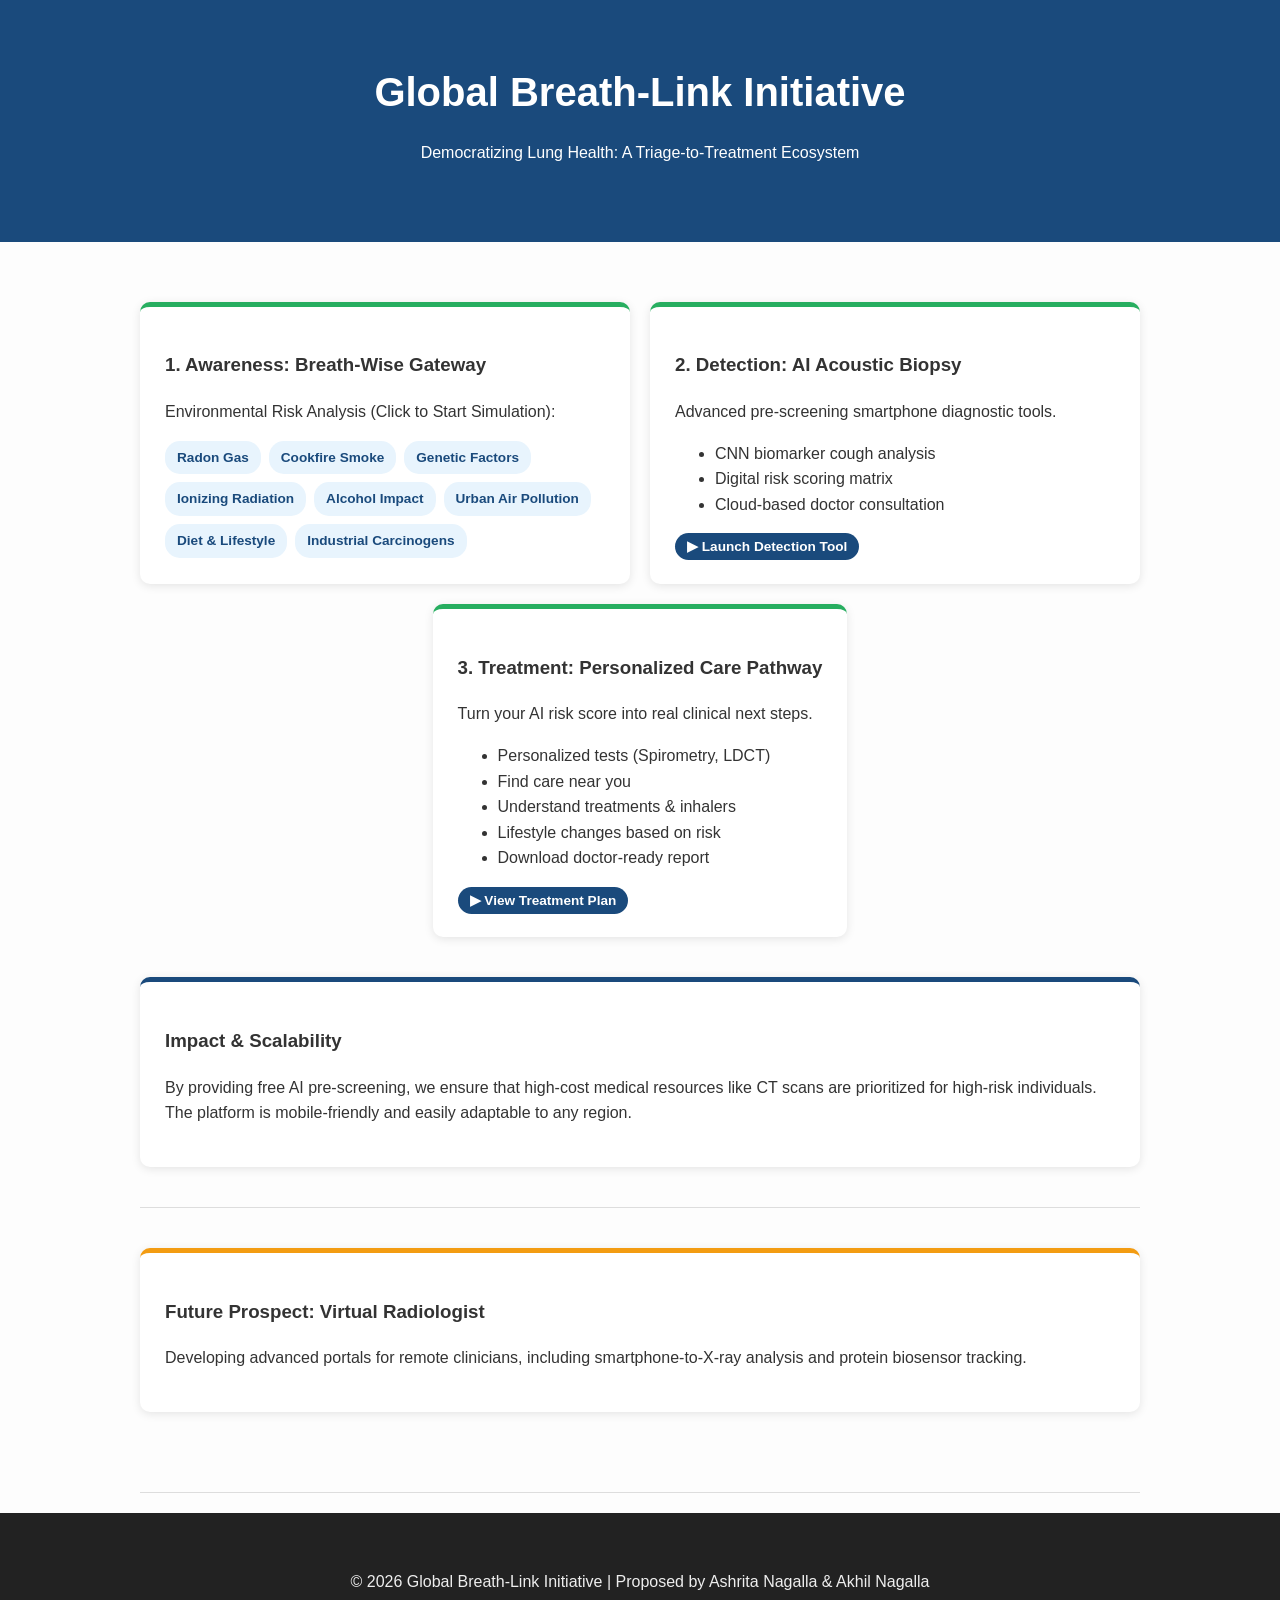
==== commit e8096b6e: "Add files via upload" ====
--- a/index.html
+++ b/index.html
@@ -104,11 +104,11 @@
 
 <!-- SIMULATOR SECTION -->
 <div id="simulator">
-    <button onclick="goBack()" style="background:#1a4a7c; color:white; border:none; padding:8px 15px; border-radius:5px; cursor:pointer;">⬅ Exit</button>
+    <button onclick="goBack()" style="background:#1a4a7c; color:white; border:none; padding:8px 5px; border-radius:1px; cursor:pointer;"> &nbsp;&nbsp;&nbsp;  ⬅ Exit &nbsp;&nbsp;&nbsp;&nbsp; </button>
     <h2 id="simTitle">PATHOLOGY ANALYSIS</h2>
 
     <div class="viewer">
-        <canvas id="lungCanvas" width="700" height="500"></canvas>
+        <canvas id="lungCanvas" width="300" height="300"></canvas>
     </div>
 
     <div class="healthbar"><div id="healthFill" class="healthfill"></div></div>
--- a/style.css
+++ b/style.css
@@ -1,613 +1,132 @@
-/* ═══════════════════════════════════════════════════
-   GLOBAL BREATH-LINK INITIATIVE — Healthcare Theme
-   Clean white + light blue, clinical & trustworthy
-═══════════════════════════════════════════════════ */
-
-@import url('https://fonts.googleapis.com/css2?family=DM+Serif+Display:ital@0;1&family=DM+Sans:wght@300;400;500;600;700&family=JetBrains+Mono:wght@400;600&display=swap');
-
-:root {
-    --blue-dark:    #1a6baf;
-    --blue-mid:     #2196f3;
-    --blue-light:   #64b5f6;
-    --blue-pale:    #bbdefb;
-    --blue-wash:    #e8f4fd;
-    --blue-tint:    #f0f8ff;
-
-    --white:        #ffffff;
-    --off-white:    #f7fbff;
-    --border:       #d6eaf8;
-
-    --text-dark:    #1a2e42;
-    --text-mid:     #3a5068;
-    --text-muted:   #7a96b0;
-
-    --green:        #00897b;
-    --green-light:  #e0f2f1;
-    --gold:         #f59e0b;
-    --danger:       #e53935;
-
-    --shadow-sm:    0 1px 4px rgba(33,150,243,0.08), 0 2px 12px rgba(33,150,243,0.06);
-    --shadow-md:    0 4px 20px rgba(33,150,243,0.12), 0 1px 6px rgba(33,150,243,0.07);
-    --shadow-lg:    0 8px 32px rgba(33,150,243,0.16), 0 2px 8px rgba(33,150,243,0.08);
+:root{
+    --primary:#1a4a7c;
+    --secondary:#27ae60;
+    --bg:#fdfdfd;
+    --accent:#f39c12;
+    --dark:#0a0a0a;
+    --danger:#e74c3c;
 }
 
-*, *::before, *::after { box-sizing: border-box; margin: 0; padding: 0; }
 
-body {
-    font-family: 'DM Sans', sans-serif;
-    background: var(--white);
-    color: var(--text-dark);
-    line-height: 1.65;
-    overflow-x: hidden;
+body{ font-family:'Segoe UI',Tahoma,sans-serif; line-height:1.6; margin:0; background:var(--bg); color:#333; }
+.container{ max-width:1000px; margin:auto; padding:20px; }
+header{ background:var(--primary); color:#fff; padding:60px 20px; text-align:center; }
+header h1{ margin:0; font-size:2.5rem; }
+section{ padding:40px 0; border-bottom:1px solid #ddd; }
+
+
+/* VIEWING AREA */
+.grid{ display:grid; grid-template-columns:repeat(auto-fit,minmax(300px,1fr)); gap:20px; }
+.card{ background:#fff; padding:25px; border-radius:10px; box-shadow:0 2px 10px rgba(0,0,0,0.1); border-top:5px solid var(--secondary); }
+.tag-cloud{ display:flex; flex-wrap:wrap; gap:8px; margin-top:10px; }
+.tag{ background:#e8f4fd; color:#1a4a7c; padding:6px 12px; border-radius:15px; font-size:0.85rem; font-weight:bold; cursor:pointer; transition: 0.2s; }
+.tag:hover{ background:#1a4a7c; color:white; }
+
+
+/* SIMULATOR STYLES */
+#simulator{ display:none; background:var(--dark); color:white; padding:40px 20px; text-align:center; }
+.viewer { max-width:300px; margin:10px auto; background: #000; border-radius: 20px; position: relative; border: 0px solid #333; }
+canvas { display: block; max-width: 100%; height: auto; }
+
+
+.healthbar{ width:280px; height:20px; background:#333; margin:20px auto; border-radius:10px; overflow:hidden; }
+.healthfill{ height:100%; width:100%; background:#27ae60; transition: 1s; }
+
+
+.controls button{ padding:10px 16px; margin:6px; border:none; border-radius:6px; background:#444; color:white; cursor:pointer; }
+.controls button.active { background: var(--secondary); }
+
+
+/* DETAILED INFO PANEL */
+.edu-panel {
+    max-width: 700px; margin: 20px auto; background: #1a1a1a; padding: 25px;
+    border-radius: 12px; text-align: left; border-left: 5px solid var(--secondary);
+    max-height: 400px; overflow-y: auto;
 }
 
-/* ── HEADER ── */
-header {
-    background: linear-gradient(135deg, #1a6baf 0%, #2196f3 60%, #42a5f5 100%);
-    color: #fff;
-    padding: 64px 24px 56px;
+
+.unlock-msg { color: var(--accent); font-weight: bold; margin: 15px 0; font-size: 0.9rem; }
+.quizBtn{ display:none; background:var(--accent); padding:15px 30px; border:none; border-radius:8px; color:white; font-weight:bold; cursor:pointer; margin-top:20px; }
+
+
+/* QUIZ MODAL */
+#quizModal {
+    display:none; position:fixed; top:0; left:0; width:100%; height:100%;
+    background:rgba(0,0,0,0.95); z-index:2000; justify-content:center; align-items:center;
+    padding: 20px;
+}
+.quiz-content {
+    background:#fff; padding:30px; border-radius:15px; max-width:600px; width:90%;
+    color:#333; position: relative; display: flex; flex-direction: column; max-height: 90vh;
+}
+#quizHeader { color: var(--primary); margin-top: 0; padding-bottom: 10px; border-bottom: 1px solid #eee;}
+#quizBody { overflow-y: auto; flex-grow: 1; padding-right: 15px; margin: 20px 0; }
+.quiz-q { margin-bottom: 25px; border-bottom: 1px solid #eee; padding-bottom: 15px; }
+
+
+#quizResults { display:none; padding:15px; border-radius:8px; font-weight:bold; margin-bottom:10px; text-align:center;}
+
+
+/* NAME INPUT SECTION */
+#nameSection {
+    display: none;
+    background: #f0f8f0;
+    border: 2px solid var(--secondary);
+    border-radius: 10px;
+    padding: 20px;
+    margin: 15px 0;
     text-align: center;
-    position: relative;
-    overflow: hidden;
+}
+#nameSection h3 { color: var(--primary); margin: 0 0 5px 0; font-size: 1.1rem; }
+#nameSection p { color: #555; margin: 0 0 15px 0; font-size: 0.9rem; }
+.name-inputs { display: flex; gap: 10px; justify-content: center; flex-wrap: wrap; }
+.name-inputs input {
+    padding: 10px 14px; border: 2px solid #ccc; border-radius: 8px;
+    font-size: 1rem; width: 160px; transition: border-color 0.2s;
+    font-family: 'Segoe UI', Tahoma, sans-serif;
+}
+.name-inputs input:focus { outline: none; border-color: var(--secondary); }
+.name-inputs input.input-error { border-color: var(--danger); animation: shake 0.3s ease; }
+
+
+@keyframes shake {
+    0%, 100% { transform: translateX(0); }
+    25% { transform: translateX(-5px); }
+    75% { transform: translateX(5px); }
 }
 
-/* Soft cloud-like glows */
-header::before {
-    content: '';
-    position: absolute;
-    inset: 0;
-    background:
-        radial-gradient(ellipse 55% 70% at 8%  30%,  rgba(255,255,255,0.18) 0%, transparent 60%),
-        radial-gradient(ellipse 40% 55% at 92% 70%,  rgba(255,255,255,0.12) 0%, transparent 55%),
-        radial-gradient(ellipse 60% 40% at 50% 110%, rgba(255,255,255,0.10) 0%, transparent 50%);
-    pointer-events: none;
-}
 
-header h1 {
-    font-family: 'DM Serif Display', Georgia, serif;
-    font-size: clamp(1.9rem, 4.5vw, 3rem);
-    font-weight: 400;
-    position: relative;
-    z-index: 1;
-    text-shadow: 0 2px 16px rgba(0,0,0,0.15);
-    letter-spacing: -0.3px;
-}
+#nameError { color: var(--danger); font-size: 0.85rem; margin-top: 8px; display: none; }
+.cert-btn { display:none; background:#2c3e50; color:white; padding:12px; border:none; border-radius:5px; cursor:pointer; font-weight:bold; width:100%; margin-top:10px;}
+.close-quiz { background:none; border:none; color:#999; cursor:pointer; text-align:center; width:100%;}
 
-header h1::after {
-    content: '';
-    display: block;
-    width: 56px;
-    height: 3px;
-    background: rgba(255,255,255,0.7);
-    margin: 14px auto 0;
-    border-radius: 2px;
-}
 
-header p {
-    font-size: 1rem;
-    color: rgba(255,255,255,0.82);
-    margin-top: 12px;
-    font-weight: 300;
-    letter-spacing: 0.01em;
-    position: relative;
-    z-index: 1;
-}
-
-/* ── THIN BLUE STRIPE UNDER HEADER ── */
-header + * {
-    border-top: 3px solid var(--blue-pale);
-}
-
-/* ── CONTAINER ── */
-.container {
-    max-width: 1040px;
-    margin: 0 auto;
-    padding: 36px 20px 52px;
-    background: var(--white);
-}
-
-section {
-    padding: 28px 0;
-    border-bottom: 1px solid var(--border);
-}
-section:last-child { border-bottom: none; }
-
-/* ── GRID ── */
+footer{ text-align:center; padding:40px; background:#222; color:#eee; }
+/* ===== GRID FIX (SAFE) ===== */
 .grid {
     display: grid;
     grid-template-columns: repeat(2, 1fr);
     gap: 20px;
 }
 
-/* ── CARDS ── */
-.card {
-    background: var(--white);
-    padding: 28px;
-    border-radius: 14px;
-    box-shadow: var(--shadow-sm);
-    border: 1px solid var(--border);
-    border-top: 3px solid var(--blue-mid);
-    transition: box-shadow 0.2s, transform 0.2s;
-    position: relative;
-    overflow: hidden;
+
+/* ===== CARD ALIGNMENT FIX ===== */
+.treatment-card {
+    grid-column: span 2;
+    max-width: 520px;
+    justify-self: center;
 }
 
-/* Subtle blue tint in top-right corner */
-.card::before {
-    content: '';
-    position: absolute;
-    top: 0; right: 0;
-    width: 100px; height: 100px;
-    background: radial-gradient(circle at top right, var(--blue-wash), transparent 70%);
-    pointer-events: none;
+
+/* ===== MOBILE FIX ===== */
+@media (max-width: 700px) {
+    .grid {
+        grid-template-columns: 1fr;
+    }
+
+
+    .treatment-card {
+        grid-column: span 1;
+        max-width: 100%;
+    }
 }
-
-.card:hover {
-    box-shadow: var(--shadow-lg);
-    transform: translateY(-2px);
-}
-
-.card h3 {
-    font-family: 'DM Serif Display', Georgia, serif;
-    font-size: 1.15rem;
-    font-weight: 400;
-    color: var(--blue-dark);
-    margin-bottom: 10px;
-}
-
-.card p  { color: var(--text-mid); font-size: 0.92rem; margin-bottom: 10px; }
-.card ul { padding-left: 18px; color: var(--text-mid); font-size: 0.9rem; }
-.card ul li { margin-bottom: 6px; }
-
-.card:nth-child(2) { border-top-color: #29b6f6; }
-.treatment-card    { border-top-color: #4dd0e1; }
-
-/* ── TAG CLOUD ── */
-.tag-cloud { display: flex; flex-wrap: wrap; gap: 8px; margin-top: 14px; }
-
-.tag {
-    background: var(--blue-wash);
-    color: var(--blue-dark);
-    padding: 6px 15px;
-    border-radius: 20px;
-    font-size: 0.82rem;
-    font-weight: 600;
-    cursor: pointer;
-    border: 1px solid var(--blue-pale);
-    transition: all 0.18s ease;
-    letter-spacing: 0.01em;
-}
-
-.tag:hover {
-    background: var(--blue-mid);
-    color: white;
-    border-color: var(--blue-mid);
-    box-shadow: 0 3px 12px rgba(33,150,243,0.28);
-    transform: translateY(-1px);
-}
-
-/* ── BUTTONS ── */
-.action-btn {
-    background: var(--blue-mid);
-    color: white;
-    border: none;
-    padding: 10px 20px;
-    border-radius: 8px;
-    cursor: pointer;
-    font-weight: 600;
-    font-size: 0.88rem;
-    font-family: 'DM Sans', sans-serif;
-    transition: all 0.18s ease;
-    box-shadow: 0 2px 8px rgba(33,150,243,0.28);
-    letter-spacing: 0.01em;
-}
-
-.action-btn:hover {
-    background: var(--blue-dark);
-    box-shadow: 0 4px 16px rgba(33,150,243,0.38);
-    transform: translateY(-1px);
-}
-
-.exit-btn {
-    background: rgba(255,255,255,0.15) !important;
-    border: 1px solid rgba(255,255,255,0.3) !important;
-    backdrop-filter: blur(6px);
-    margin-bottom: 18px;
-}
-.exit-btn:hover { background: rgba(255,255,255,0.25) !important; }
-
-/* ── SIMULATOR ── */
-#simulator, #biopsySimulator {
-    display: none;
-    background: linear-gradient(180deg, #0d2137 0%, #0a1929 100%);
-    color: white;
-    padding: 40px 20px;
-    text-align: center;
-    min-height: 100vh;
-}
-
-#simulator h2, #biopsySimulator h2 {
-    font-family: 'DM Serif Display', Georgia, serif;
-    font-size: 1.7rem;
-    font-weight: 400;
-    letter-spacing: 2.5px;
-    color: #bbdefb;
-    margin-bottom: 4px;
-    text-transform: uppercase;
-}
-
-.viewer {
-    max-width: 700px;
-    margin: 20px auto;
-    background: #020c18;
-    border-radius: 16px;
-    border: 1px solid rgba(100,181,246,0.2);
-    box-shadow: 0 0 0 1px rgba(100,181,246,0.08), 0 0 40px rgba(33,150,243,0.22);
-    overflow: hidden;
-}
-
-canvas { display: block; width: 100%; height: auto; }
-
-/* ── HEALTH BAR ── */
-.healthbar {
-    width: 300px; height: 10px;
-    background: rgba(255,255,255,0.08);
-    margin: 18px auto;
-    border-radius: 10px;
-    overflow: hidden;
-    border: 1px solid rgba(255,255,255,0.08);
-}
-
-.healthfill {
-    height: 100%; width: 100%;
-    background: linear-gradient(90deg, #1e88e5, #64b5f6);
-    transition: width 1s ease, background 1s ease;
-    border-radius: 10px;
-}
-
-/* ── CONTROLS ── */
-.controls { display: flex; flex-wrap: wrap; justify-content: center; gap: 8px; margin: 16px 0; }
-
-.controls button {
-    padding: 9px 20px;
-    border: 1px solid rgba(100,181,246,0.2);
-    border-radius: 8px;
-    background: rgba(100,181,246,0.06);
-    color: rgba(255,255,255,0.6);
-    cursor: pointer;
-    font-family: 'DM Sans', sans-serif;
-    font-size: 0.85rem;
-    font-weight: 500;
-    transition: all 0.18s ease;
-}
-
-.controls button:hover {
-    background: rgba(100,181,246,0.14);
-    color: white;
-    border-color: rgba(100,181,246,0.38);
-}
-
-.controls button.active {
-    background: linear-gradient(135deg, #1a6baf, #2196f3);
-    border-color: transparent;
-    color: white;
-    box-shadow: 0 3px 12px rgba(33,150,243,0.4);
-}
-
-/* ── EDU PANEL ── */
-.edu-panel {
-    max-width: 700px;
-    margin: 20px auto;
-    background: rgba(100,181,246,0.05);
-    padding: 24px;
-    border-radius: 12px;
-    text-align: left;
-    border: 1px solid rgba(100,181,246,0.15);
-    border-left: 4px solid var(--blue-mid);
-    max-height: 400px;
-    overflow-y: auto;
-}
-
-.edu-panel::-webkit-scrollbar       { width: 4px; }
-.edu-panel::-webkit-scrollbar-track { background: rgba(255,255,255,0.03); }
-.edu-panel::-webkit-scrollbar-thumb { background: #2196f3; border-radius: 4px; }
-
-.panel-heading {
-    color: #90caf9;
-    margin-top: 0;
-    font-family: 'DM Serif Display', Georgia, serif;
-    font-size: 1.15rem;
-    font-weight: 400;
-}
-
-.panel-info { color: rgba(255,255,255,0.76); font-size: 0.96rem; line-height: 1.72; }
-
-.spec-container {
-    border-top: 1px solid rgba(255,255,255,0.07);
-    padding-top: 16px;
-    margin-top: 16px;
-    display: grid;
-    grid-template-columns: 1fr 1fr;
-    gap: 12px;
-    font-size: 0.9rem;
-}
-
-.spec-box {
-    background: rgba(255,255,255,0.04);
-    padding: 14px;
-    border-radius: 10px;
-    border: 1px solid rgba(100,181,246,0.10);
-}
-
-.spec-title-mech {
-    color: #81d4fa;
-    margin: 0 0 8px 0;
-    font-size: 0.75rem;
-    font-weight: 700;
-    letter-spacing: 0.09em;
-    text-transform: uppercase;
-    font-family: 'JetBrains Mono', monospace;
-}
-
-.spec-title-prog {
-    color: #ef9a9a;
-    margin: 0 0 8px 0;
-    font-size: 0.75rem;
-    font-weight: 700;
-    letter-spacing: 0.09em;
-    text-transform: uppercase;
-    font-family: 'JetBrains Mono', monospace;
-}
-
-.spec-text { color: rgba(255,255,255,0.60); margin: 0; line-height: 1.6; font-size: 0.87rem; }
-
-/* ── UNLOCK / QUIZ ── */
-.unlock-msg {
-    color: #90caf9;
-    font-weight: 500;
-    margin: 14px 0;
-    font-size: 0.84rem;
-    font-family: 'JetBrains Mono', monospace;
-}
-
-.quizBtn {
-    display: none;
-    background: linear-gradient(135deg, #f59e0b, #fbbf24);
-    padding: 13px 34px;
-    border: none;
-    border-radius: 10px;
-    color: #1a2e42;
-    font-weight: 700;
-    font-size: 0.94rem;
-    cursor: pointer;
-    margin-top: 16px;
-    font-family: 'DM Sans', sans-serif;
-    box-shadow: 0 5px 18px rgba(245,158,11,0.35);
-    transition: all 0.2s ease;
-}
-
-.quizBtn:hover { transform: translateY(-2px); box-shadow: 0 8px 24px rgba(245,158,11,0.45); }
-
-/* ── QUIZ MODAL ── */
-#quizModal {
-    display: none;
-    position: fixed;
-    inset: 0;
-    background: rgba(10,25,41,0.88);
-    z-index: 2000;
-    justify-content: center;
-    align-items: center;
-    padding: 20px;
-    backdrop-filter: blur(8px);
-}
-
-.quiz-content {
-    background: var(--white);
-    padding: 32px;
-    border-radius: 18px;
-    max-width: 620px;
-    width: 95%;
-    color: var(--text-dark);
-    display: flex;
-    flex-direction: column;
-    max-height: 92vh;
-    box-shadow: 0 24px 64px rgba(0,0,0,0.30);
-    border-top: 4px solid var(--blue-mid);
-}
-
-#quizHeader {
-    font-family: 'DM Serif Display', Georgia, serif;
-    font-size: 1.35rem;
-    font-weight: 400;
-    color: var(--blue-dark);
-    margin-top: 0;
-    padding-bottom: 14px;
-    border-bottom: 1px solid var(--border);
-}
-
-#quizBody { overflow-y: auto; flex-grow: 1; padding-right: 8px; margin: 16px 0; }
-#quizBody::-webkit-scrollbar       { width: 4px; }
-#quizBody::-webkit-scrollbar-track { background: var(--blue-tint); }
-#quizBody::-webkit-scrollbar-thumb { background: var(--blue-light); border-radius: 4px; }
-
-.quiz-q { margin-bottom: 22px; border-bottom: 1px solid var(--border); padding-bottom: 16px; }
-.quiz-q p strong { color: var(--blue-dark); font-size: 0.94rem; }
-
-.quiz-q label {
-    display: block;
-    margin: 5px 0;
-    padding: 9px 13px;
-    border-radius: 8px;
-    cursor: pointer;
-    font-size: 0.9rem;
-    color: var(--text-mid);
-    transition: all 0.15s;
-    border: 1px solid transparent;
-}
-
-.quiz-q label:hover {
-    background: var(--blue-wash);
-    border-color: var(--blue-pale);
-    color: var(--blue-dark);
-}
-
-#quizResults {
-    display: none;
-    padding: 13px 18px;
-    border-radius: 10px;
-    font-weight: 700;
-    margin-bottom: 12px;
-    text-align: center;
-    font-size: 0.94rem;
-}
-
-/* ── NAME SECTION ── */
-#nameSection {
-    display: none;
-    background: var(--blue-tint);
-    border: 1.5px solid var(--blue-pale);
-    border-radius: 12px;
-    padding: 22px;
-    margin: 14px 0;
-    text-align: center;
-}
-
-#nameSection h3 {
-    color: var(--blue-dark);
-    margin: 0 0 6px 0;
-    font-family: 'DM Serif Display', Georgia, serif;
-    font-size: 1.1rem;
-    font-weight: 400;
-}
-
-#nameSection p { color: var(--text-muted); margin: 0 0 14px 0; font-size: 0.87rem; }
-
-.name-inputs { display: flex; gap: 10px; justify-content: center; flex-wrap: wrap; }
-
-.name-inputs input {
-    padding: 10px 16px;
-    border: 1.5px solid var(--blue-pale);
-    border-radius: 9px;
-    font-size: 0.93rem;
-    width: 170px;
-    transition: border-color 0.18s, box-shadow 0.18s;
-    font-family: 'DM Sans', sans-serif;
-    color: var(--text-dark);
-    background: white;
-}
-
-.name-inputs input:focus {
-    outline: none;
-    border-color: var(--blue-mid);
-    box-shadow: 0 0 0 3px rgba(33,150,243,0.12);
-}
-
-.name-inputs input.input-error { border-color: var(--danger); animation: shake 0.3s ease; }
-
-@keyframes shake {
-    0%, 100% { transform: translateX(0); }
-    25%       { transform: translateX(-5px); }
-    75%       { transform: translateX(5px); }
-}
-
-#nameError { color: var(--danger); font-size: 0.82rem; margin-top: 8px; display: none; }
-
-/* ── SUBMIT / CERT BUTTONS ── */
-.submit-btn {
-    background: linear-gradient(135deg, #1a6baf, #2196f3) !important;
-    width: 100%;
-    padding: 13px;
-    margin-top: 12px;
-    border-radius: 9px;
-    box-shadow: 0 3px 12px rgba(33,150,243,0.26);
-}
-
-.cert-btn {
-    display: none;
-    background: linear-gradient(135deg, #0d2137, #1a6baf);
-    color: white;
-    padding: 13px;
-    border: none;
-    border-radius: 9px;
-    cursor: pointer;
-    font-weight: 700;
-    font-size: 0.91rem;
-    width: 100%;
-    margin-top: 10px;
-    font-family: 'DM Sans', sans-serif;
-    box-shadow: 0 3px 12px rgba(33,150,243,0.22);
-    transition: all 0.18s ease;
-}
-
-.cert-btn:hover { transform: translateY(-1px); box-shadow: 0 6px 20px rgba(33,150,243,0.34); }
-
-.close-quiz {
-    background: none;
-    border: none;
-    color: var(--text-muted);
-    cursor: pointer;
-    text-align: center;
-    width: 100%;
-    margin-top: 10px;
-    font-size: 0.84rem;
-    padding: 6px;
-    transition: color 0.18s;
-}
-.close-quiz:hover { color: var(--danger); }
-
-/* ── CERT BADGE ── */
-#certBadge {
-    display: inline-block;
-    background: linear-gradient(135deg, #f59e0b, #fbbf24);
-    color: #1a2e42;
-    padding: 5px 16px;
-    border-radius: 20px;
-    font-weight: 700;
-    font-size: 0.84rem;
-    margin-bottom: 12px;
-    box-shadow: 0 3px 10px rgba(245,158,11,0.28);
-}
-
-/* ── FOOTER ── */
-footer {
-    text-align: center;
-    padding: 32px 20px;
-    background: linear-gradient(135deg, #0d2137 0%, #1a6baf 100%);
-    color: rgba(255,255,255,0.55);
-    font-size: 0.84rem;
-    letter-spacing: 0.02em;
-    border-top: 3px solid var(--blue-pale);
-}
-
-/* ── HINT BUTTONS (inside quiz) ── */
-button[onclick*="toggleHint"] {
-    background: none;
-    border: 1px solid var(--gold);
-    color: var(--gold);
-    padding: 4px 13px;
-    border-radius: 20px;
-    font-size: 0.78rem;
-    cursor: pointer;
-    font-weight: 700;
-    transition: all 0.18s;
-    font-family: 'DM Sans', sans-serif;
-}
-button[onclick*="toggleHint"]:hover { background: var(--gold); color: white; }
-
-/* ── MOBILE ── */
-@media (max-width: 700px) {
-    .grid           { grid-template-columns: 1fr; }
-    .treatment-card { grid-column: span 1; max-width: 100%; }
-    .spec-container { grid-template-columns: 1fr; }
-    header          { padding: 44px 16px 38px; }
-    header h1       { font-size: 1.8rem; }
-    .edu-panel      { padding: 16px; }
-    .quiz-content   { padding: 20px; }
-}
-
-/* ── SCROLLBAR ── */
-::-webkit-scrollbar       { width: 6px; }
-::-webkit-scrollbar-track { background: var(--blue-tint); }
-::-webkit-scrollbar-thumb { background: var(--blue-light); border-radius: 4px; }
-
-::selection { background: rgba(33,150,243,0.14); color: var(--blue-dark); }
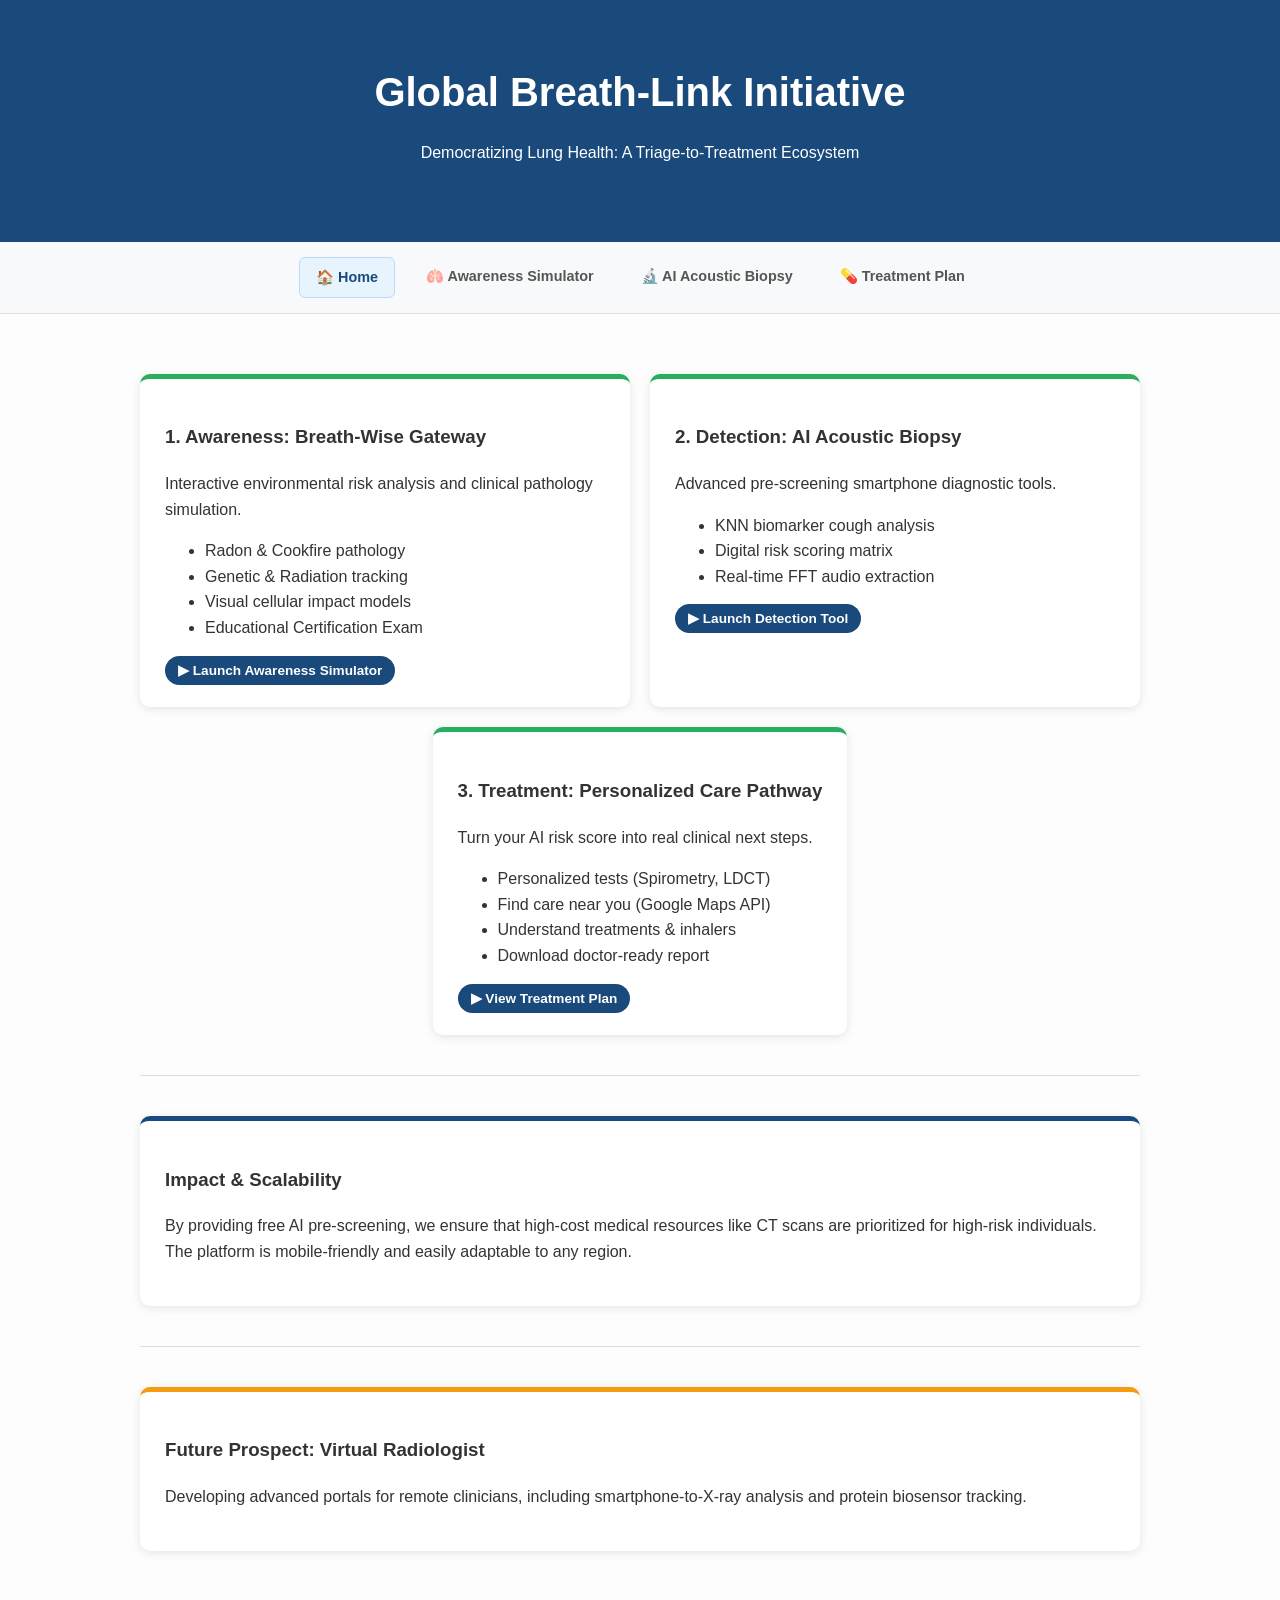
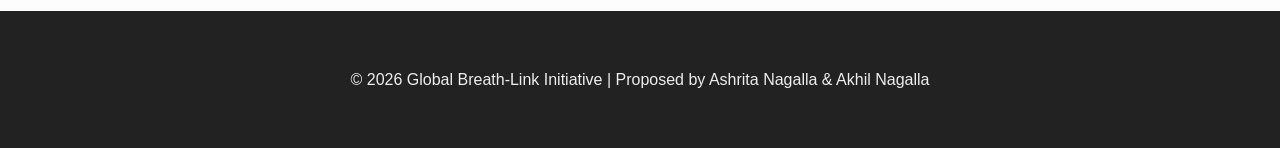
==== commit 965873a1: "Add files via upload" ====
--- a/index.html
+++ b/index.html
@@ -13,78 +13,88 @@
     <p>Democratizing Lung Health: A Triage-to-Treatment Ecosystem</p>
 </header>
 
+<div class="top-nav">
+    <a href="index.html" class="active">🏠 Home</a>
+    <a href="awareness.html">🫁 Awareness Simulator</a>
+    <a href="detection.html">🔬 AI Acoustic Biopsy</a>
+    <a href="treatment.html">💊 Treatment Plan</a>
+</div>
+
 <div class="container" id="mainContent">
     <section>
         <div class="grid">
 
-    <!-- 1. AWARENESS -->
-    <div class="card">
-        <h3>1. Awareness: Breath-Wise Gateway</h3>
-        <p>Environmental Risk Analysis (Click to Start Simulation):</p>
+            <div class="card" 
+                onclick="window.location.href='awareness.html'" 
+                style="cursor:pointer; transition:box-shadow 0.2s;" 
+                onmouseover="this.style.boxShadow='0 6px 24px rgba(26,74,124,0.18)'" 
+                onmouseout="this.style.boxShadow='0 2px 10px rgba(0,0,0,0.1)'">
+                
+                <h3>1. Awareness: Breath-Wise Gateway</h3>
+                <p>Interactive environmental risk analysis and clinical pathology simulation.</p>
 
-        <div class="tag-cloud">
-            <span class="tag" onclick="openSim('radon')">Radon Gas</span>
-            <span class="tag" onclick="openSim('cookfire')">Cookfire Smoke</span>
-            <span class="tag" onclick="openSim('genetics')">Genetic Factors</span>
-            <span class="tag" onclick="openSim('radiation')">Ionizing Radiation</span>
-            <span class="tag" onclick="openSim('alcohol')">Alcohol Impact</span>
-            <span class="tag" onclick="openSim('air')">Urban Air Pollution</span>
-            <span class="tag" onclick="openSim('diet')">Diet & Lifestyle</span>
-            <span class="tag" onclick="openSim('carcinogens')">Industrial Carcinogens</span>
+                <ul>
+                    <li>Radon & Cookfire pathology</li>
+                    <li>Genetic & Radiation tracking</li>
+                    <li>Visual cellular impact models</li>
+                    <li>Educational Certification Exam</li>
+                </ul>
+
+                <div style="margin-top:14px;">
+                    <span class="tag" style="background:var(--primary); color:white;">
+                        ▶ Launch Awareness Simulator
+                    </span>
+                </div>
+            </div>
+
+            <div class="card"
+                onclick="window.location.href='detection.html'"
+                style="cursor:pointer; transition:box-shadow 0.2s;"
+                onmouseover="this.style.boxShadow='0 6px 24px rgba(26,74,124,0.18)'"
+                onmouseout="this.style.boxShadow='0 2px 10px rgba(0,0,0,0.1)'">
+
+                <h3>2. Detection: AI Acoustic Biopsy</h3>
+                <p>Advanced pre-screening smartphone diagnostic tools.</p>
+
+                <ul>
+                    <li>KNN biomarker cough analysis</li>
+                    <li>Digital risk scoring matrix</li>
+                    <li>Real-time FFT audio extraction</li>
+                </ul>
+
+                <div style="margin-top:14px;">
+                    <span class="tag" style="background:var(--primary); color:white;">
+                        ▶ Launch Detection Tool
+                    </span>
+                </div>
+            </div>
+
+            <div class="card treatment-card"
+                onclick="window.location.href='treatment.html'"
+                style="cursor:pointer; transition:box-shadow 0.2s;"
+                onmouseover="this.style.boxShadow='0 6px 24px rgba(26,74,124,0.18)'"
+                onmouseout="this.style.boxShadow='0 2px 10px rgba(0,0,0,0.1)'">
+
+                <h3>3. Treatment: Personalized Care Pathway</h3>
+                <p>Turn your AI risk score into real clinical next steps.</p>
+
+                <ul>
+                    <li>Personalized tests (Spirometry, LDCT)</li>
+                    <li>Find care near you (Google Maps API)</li>
+                    <li>Understand treatments & inhalers</li>
+                    <li>Download doctor-ready report</li>
+                </ul>
+
+                <div style="margin-top:14px;">
+                    <span class="tag" style="background:var(--primary); color:white;">
+                        ▶ View Treatment Plan
+                    </span>
+                </div>
+            </div>
+
         </div>
-    </div>
+    </section>
 
-    <!-- 2. DETECTION -->
-    <div class="card"
-        onclick="window.location.href='detection.html'"
-        style="cursor:pointer; transition:box-shadow 0.2s;"
-        onmouseover="this.style.boxShadow='0 6px 24px rgba(26,74,124,0.18)'"
-        onmouseout="this.style.boxShadow='0 2px 10px rgba(0,0,0,0.1)'">
-
-        <h3>2. Detection: AI Acoustic Biopsy</h3>
-        <p>Advanced pre-screening smartphone diagnostic tools.</p>
-
-        <ul>
-            <li>CNN biomarker cough analysis</li>
-            <li>Digital risk scoring matrix</li>
-            <li>Cloud-based doctor consultation</li>
-        </ul>
-
-        <div style="margin-top:14px;">
-            <span class="tag" style="background:#1a4a7c; color:white;">
-                ▶ Launch Detection Tool
-            </span>
-        </div>
-    </div>
-
-    <!-- 3. TREATMENT (FIXED PROPERLY) -->
-    <div class="card treatment-card"
-        onclick="window.location.href='treatment.html'"
-        style="cursor:pointer; transition:box-shadow 0.2s;"
-        onmouseover="this.style.boxShadow='0 6px 24px rgba(26,74,124,0.18)'"
-        onmouseout="this.style.boxShadow='0 2px 10px rgba(0,0,0,0.1)'">
-
-        <h3>3. Treatment: Personalized Care Pathway</h3>
-
-        <p>Turn your AI risk score into real clinical next steps.</p>
-
-        <ul>
-            <li>Personalized tests (Spirometry, LDCT)</li>
-            <li>Find care near you</li>
-            <li>Understand treatments & inhalers</li>
-            <li>Lifestyle changes based on risk</li>
-            <li>Download doctor-ready report</li>
-        </ul>
-
-        <div style="margin-top:14px;">
-            <span class="tag" style="background:#1a4a7c; color:white;">
-                ▶ View Treatment Plan
-            </span>
-        </div>
-    </div>
-
-</div>
-    <!-- IMPACT & SCALABILITY -->
     <section>
         <div class="card" style="border-top-color: var(--primary);">
             <h3>Impact &amp; Scalability</h3>
@@ -92,7 +102,6 @@
         </div>
     </section>
 
-    <!-- FUTURE PROSPECT -->
     <section style="border-bottom: none;">
         <div class="card" style="border-top-color: var(--accent);">
             <h3>Future Prospect: Virtual Radiologist</h3>
@@ -101,76 +110,9 @@
     </section>
 </div>
 
-
-<!-- SIMULATOR SECTION -->
-<div id="simulator">
-    <button onclick="goBack()" style="background:#1a4a7c; color:white; border:none; padding:8px 5px; border-radius:1px; cursor:pointer;"> &nbsp;&nbsp;&nbsp;  ⬅ Exit &nbsp;&nbsp;&nbsp;&nbsp; </button>
-    <h2 id="simTitle">PATHOLOGY ANALYSIS</h2>
-
-    <div class="viewer">
-        <canvas id="lungCanvas" width="300" height="300"></canvas>
-    </div>
-
-    <div class="healthbar"><div id="healthFill" class="healthfill"></div></div>
-
-    <div class="controls">
-        <button id="step-healthy" onclick="setExposure('healthy')">Healthy State</button>
-        <button id="step-low"     onclick="setExposure('low')">Low Exposure</button>
-        <button id="step-medium"  onclick="setExposure('medium')">Medium Exposure</button>
-        <button id="step-high"    onclick="setExposure('high')">High Exposure</button>
-    </div>
-
-    <div class="edu-panel">
-        <h3 id="eduHeading" style="color:var(--secondary); margin-top:0;">Diagnostic Overview</h3>
-        <p id="infoText" style="color:#ddd; font-size:1.05rem;"></p>
-        <div id="detailedSpecs" style="font-size:0.9rem; border-top:1px solid #333; padding-top:15px; margin-top:15px;">
-            <div style="background:#252525; padding:15px; border-radius:8px; margin-bottom:10px;">
-                <h4 style="color:var(--accent); margin:0 0 10px 0;">Cellular Pathogenesis</h4>
-                <p id="specMech" style="color:#bbb;"></p>
-            </div>
-            <div style="background:#252525; padding:15px; border-radius:8px;">
-                <h4 style="color:var(--danger); margin:0 0 10px 0;">Long-term Prognosis</h4>
-                <p id="specProg" style="color:#bbb;"></p>
-            </div>
-        </div>
-    </div>
-
-    <p id="lockMessage" class="unlock-msg">🔒 Explore Healthy → Low → Medium → High to unlock the Exam.</p>
-    <button id="quizButton" class="quizBtn" onclick="startQuiz()">Take Certification Exam</button>
-</div>
-
-<!-- QUIZ MODAL -->
-<div id="quizModal">
-    <div class="quiz-content">
-        <h2 id="quizHeader">Certification Exam</h2>
-        <div id="quizBody"></div>
-        <div id="quizResults"></div>
-
-        <div id="nameSection">
-            <h3>🎓 Enter Your Name for the Certificate</h3>
-            <p>Your name will appear exactly as you type it.</p>
-            <div class="name-inputs">
-                <input type="text" id="firstNameInput" placeholder="First Name" maxlength="30">
-                <input type="text" id="lastNameInput"  placeholder="Last Name"  maxlength="30">
-            </div>
-            <div id="nameError">Please enter both your first and last name.</div>
-        </div>
-
-        <button id="submitQuizBtn"   onclick="submitQuiz()"          style="background:var(--secondary); color:white; border:none; padding:12px; border-radius:5px; cursor:pointer; font-weight:bold; width:100%;">Submit Answers</button>
-        <button id="downloadCertBtn" onclick="generateCertificate()" class="cert-btn">⬇ Download My Certificate</button>
-        <button onclick="closeQuiz()" class="close-quiz">Close [X]</button>
-    </div>
-</div>
-
-<!-- Hidden canvas for certificate generation -->
-<canvas id="certCanvas" width="900" height="650" style="display:none;"></canvas>
-
 <footer>
     <p>&copy; 2026 Global Breath-Link Initiative | Proposed by Ashrita Nagalla & Akhil Nagalla</p>
 </footer>
 
-<script src="data.js"></script>
-<script src="script.js"></script>
-
 </body>
-</html>
+</html>
--- a/style.css
+++ b/style.css
@@ -7,87 +7,112 @@
     --danger:#e74c3c;
 }
 
-
 body{ font-family:'Segoe UI',Tahoma,sans-serif; line-height:1.6; margin:0; background:var(--bg); color:#333; }
 .container{ max-width:1000px; margin:auto; padding:20px; }
 header{ background:var(--primary); color:#fff; padding:60px 20px; text-align:center; }
 header h1{ margin:0; font-size:2.5rem; }
 section{ padding:40px 0; border-bottom:1px solid #ddd; }
 
+/* ── GLOBAL NAV BAR ── */
+.top-nav {
+    background: #f8f9fa;
+    border-bottom: 1px solid #ddd;
+    padding: 15px 20px;
+    display: flex;
+    gap: 15px;
+    flex-wrap: wrap;
+    justify-content: center;
+}
+.top-nav a {
+    color: #555;
+    text-decoration: none;
+    padding: 8px 16px;
+    border-radius: 6px;
+    font-size: 0.9rem;
+    font-weight: bold;
+    transition: 0.2s;
+}
+.top-nav a:hover {
+    background: #eee;
+}
+.top-nav a.active {
+    color: var(--primary);
+    background: #e8f4fd;
+    border: 1px solid #b8daff;
+}
 
 /* VIEWING AREA */
 .grid{ display:grid; grid-template-columns:repeat(auto-fit,minmax(300px,1fr)); gap:20px; }
 .card{ background:#fff; padding:25px; border-radius:10px; box-shadow:0 2px 10px rgba(0,0,0,0.1); border-top:5px solid var(--secondary); }
 .tag-cloud{ display:flex; flex-wrap:wrap; gap:8px; margin-top:10px; }
-.tag{ background:#e8f4fd; color:#1a4a7c; padding:6px 12px; border-radius:15px; font-size:0.85rem; font-weight:bold; cursor:pointer; transition: 0.2s; }
-.tag:hover{ background:#1a4a7c; color:white; }
+.tag{ background:#e8f4fd; color:#1a4a7c; padding:6px 12px; border-radius:15px; font-size:0.85rem; font-weight:bold; cursor:pointer; transition: 0.2s; border:1px solid rgba(26,74,124,0.1); }
+.tag:hover{ background:#1a4a7c; color:white; transform:translateY(-2px); box-shadow:0 4px 10px rgba(26,74,124,0.2); }
 
-
-/* SIMULATOR STYLES */
-#simulator{ display:none; background:var(--dark); color:white; padding:40px 20px; text-align:center; }
-.viewer { max-width:300px; margin:10px auto; background: #000; border-radius: 20px; position: relative; border: 0px solid #333; }
+/* SIMULATOR STYLES - LIGHT THEME */
+#simulator{ display:none; background:#f8f9fa; color:#333; padding:40px 20px; text-align:center; border-top: 1px solid #eee;}
+.viewer { max-width:300px; margin:10px auto; background: #0a0a0a; border-radius: 20px; position: relative; border: 4px solid #fff; box-shadow: 0 8px 25px rgba(0,0,0,0.15); }
 canvas { display: block; max-width: 100%; height: auto; }
 
-
-.healthbar{ width:280px; height:20px; background:#333; margin:20px auto; border-radius:10px; overflow:hidden; }
+.healthbar{ width:280px; height:16px; background:#ddd; margin:20px auto; border-radius:10px; overflow:hidden; box-shadow: inset 0 2px 5px rgba(0,0,0,0.1); }
 .healthfill{ height:100%; width:100%; background:#27ae60; transition: 1s; }
 
+.controls button{ padding:10px 16px; margin:6px; border:1px solid #ccc; border-radius:6px; background:#fff; color:#555; cursor:pointer; font-weight:bold; transition:0.2s; box-shadow:0 2px 5px rgba(0,0,0,0.02); }
+.controls button:hover { border-color:var(--primary); color:var(--primary); background:#e8f4fd; }
+.controls button.active { background: var(--secondary); border-color:var(--secondary); color:white; box-shadow:0 4px 10px rgba(39,174,96,0.3); }
 
-.controls button{ padding:10px 16px; margin:6px; border:none; border-radius:6px; background:#444; color:white; cursor:pointer; }
-.controls button.active { background: var(--secondary); }
-
-
-/* DETAILED INFO PANEL */
+/* DETAILED INFO PANEL (CLINICAL ANALYSIS) - LIGHT THEME */
 .edu-panel {
-    max-width: 700px; margin: 20px auto; background: #1a1a1a; padding: 25px;
-    border-radius: 12px; text-align: left; border-left: 5px solid var(--secondary);
-    max-height: 400px; overflow-y: auto;
+    max-width: 700px; margin: 30px auto; background: #fff; padding: 30px;
+    border-radius: 12px; text-align: left; border: 1px solid #eee;
+    border-top: 4px solid var(--secondary);
+    max-height: 500px; overflow-y: auto;
+    box-shadow: 0 4px 20px rgba(0,0,0,0.05);
 }
 
+.unlock-msg { color: #856404; background:#fff3cd; border:1px solid #ffeeba; font-weight: bold; margin: 15px auto; padding: 12px 20px; border-radius: 8px; font-size: 0.9rem; display: inline-block; }
+.quizBtn{ display:none; background:var(--secondary); padding:15px 30px; border:none; border-radius:8px; color:white; font-weight:bold; cursor:pointer; margin-top:20px; box-shadow:0 4px 15px rgba(39,174,96,0.3); transition:0.2s; font-size: 1.05rem;}
+.quizBtn:hover{ background:#22c774; transform:translateY(-2px); }
 
-.unlock-msg { color: var(--accent); font-weight: bold; margin: 15px 0; font-size: 0.9rem; }
-.quizBtn{ display:none; background:var(--accent); padding:15px 30px; border:none; border-radius:8px; color:white; font-weight:bold; cursor:pointer; margin-top:20px; }
-
-
-/* QUIZ MODAL */
+/* QUIZ MODAL - LIGHT THEME */
 #quizModal {
     display:none; position:fixed; top:0; left:0; width:100%; height:100%;
-    background:rgba(0,0,0,0.95); z-index:2000; justify-content:center; align-items:center;
-    padding: 20px;
+    background:rgba(255,255,255,0.85); z-index:2000; justify-content:center; align-items:center;
+    padding: 20px; backdrop-filter: blur(5px);
 }
 .quiz-content {
-    background:#fff; padding:30px; border-radius:15px; max-width:600px; width:90%;
-    color:#333; position: relative; display: flex; flex-direction: column; max-height: 90vh;
+    background:#fdfdfd; padding:30px; border-radius:8px; max-width:600px; width:90%;
+    color:#444; position: relative; display: flex; flex-direction: column; max-height: 90vh;
+    border:1px solid #eee; box-shadow: 0 10px 30px rgba(0,0,0,0.1);
+    border-top: 4px solid var(--secondary);
 }
-#quizHeader { color: var(--primary); margin-top: 0; padding-bottom: 10px; border-bottom: 1px solid #eee;}
+#quizHeader { color: var(--primary); margin-top: 0; padding-bottom: 15px; border-bottom: 2px solid #f0f0f0; font-size: 1.5rem;}
 #quizBody { overflow-y: auto; flex-grow: 1; padding-right: 15px; margin: 20px 0; }
-.quiz-q { margin-bottom: 25px; border-bottom: 1px solid #eee; padding-bottom: 15px; }
+.quiz-q { margin-bottom: 25px; border-bottom: 1px solid #f9f9f9; padding-bottom: 15px; }
+.quiz-q p { font-weight: bold; color: #333; margin-bottom: 10px; }
+.quiz-q label { color: #555; }
 
-
-#quizResults { display:none; padding:15px; border-radius:8px; font-weight:bold; margin-bottom:10px; text-align:center;}
-
+#quizResults { display:none; padding:15px; border-radius:8px; font-weight:bold; margin-bottom:15px; text-align:center; background:#e8f4fd; color:var(--primary); border:1px solid #b8daff;}
 
 /* NAME INPUT SECTION */
 #nameSection {
     display: none;
-    background: #f0f8f0;
-    border: 2px solid var(--secondary);
-    border-radius: 10px;
+    background: #fdfdfd;
+    border: 1px solid #eee;
+    border-radius: 8px;
     padding: 20px;
     margin: 15px 0;
     text-align: center;
+    box-shadow: 0 2px 5px rgba(0,0,0,0.02);
 }
-#nameSection h3 { color: var(--primary); margin: 0 0 5px 0; font-size: 1.1rem; }
-#nameSection p { color: #555; margin: 0 0 15px 0; font-size: 0.9rem; }
+#nameSection h3 { color: var(--primary); margin: 0 0 8px 0; font-size: 1.1rem; }
+#nameSection p { color: #666; margin: 0 0 15px 0; font-size: 0.9rem; }
 .name-inputs { display: flex; gap: 10px; justify-content: center; flex-wrap: wrap; }
 .name-inputs input {
-    padding: 10px 14px; border: 2px solid #ccc; border-radius: 8px;
-    font-size: 1rem; width: 160px; transition: border-color 0.2s;
-    font-family: 'Segoe UI', Tahoma, sans-serif;
+    background:#fff; border:1px solid #ccc; border-radius:6px; color:#333; padding:12px 14px; font-size:0.95rem;
+    outline:none; transition:border-color 0.2s; box-shadow: inset 0 1px 3px rgba(0,0,0,0.05); font-family:'Segoe UI',Tahoma,sans-serif;
 }
-.name-inputs input:focus { outline: none; border-color: var(--secondary); }
+.name-inputs input:focus { border-color:var(--secondary); box-shadow: 0 0 5px rgba(39,174,96,0.3); }
 .name-inputs input.input-error { border-color: var(--danger); animation: shake 0.3s ease; }
-
 
 @keyframes shake {
     0%, 100% { transform: translateX(0); }
@@ -95,20 +120,30 @@
     75% { transform: translateX(5px); }
 }
 
+#nameError { color: var(--danger); font-size: 0.85rem; margin-top: 8px; display: none; }
 
-#nameError { color: var(--danger); font-size: 0.85rem; margin-top: 8px; display: none; }
-.cert-btn { display:none; background:#2c3e50; color:white; padding:12px; border:none; border-radius:5px; cursor:pointer; font-weight:bold; width:100%; margin-top:10px;}
-.close-quiz { background:none; border:none; color:#999; cursor:pointer; text-align:center; width:100%;}
+.cert-btn { 
+    display:none; background:var(--primary); color:white; padding:14px; 
+    border:none; border-radius:8px; cursor:pointer; font-weight:bold; 
+    width:100%; margin-top:10px; transition: 0.2s; font-size: 1rem;
+}
+.cert-btn:hover { background:#153a63; transform:translateY(-2px); box-shadow:0 4px 15px rgba(26,74,124,0.3); }
 
+.close-quiz { 
+    background:none; border:none; color:#888; cursor:pointer; 
+    text-align:center; width:100%; margin-top: 15px; 
+    font-size: 0.9rem; font-weight: 500;
+}
+.close-quiz:hover { color: #555; }
 
 footer{ text-align:center; padding:40px; background:#222; color:#eee; }
+
 /* ===== GRID FIX (SAFE) ===== */
 .grid {
     display: grid;
     grid-template-columns: repeat(2, 1fr);
     gap: 20px;
 }
-
 
 /* ===== CARD ALIGNMENT FIX ===== */
 .treatment-card {
@@ -117,16 +152,14 @@
     justify-self: center;
 }
 
-
 /* ===== MOBILE FIX ===== */
 @media (max-width: 700px) {
     .grid {
         grid-template-columns: 1fr;
     }
 
-
     .treatment-card {
         grid-column: span 1;
         max-width: 100%;
     }
-}
+}
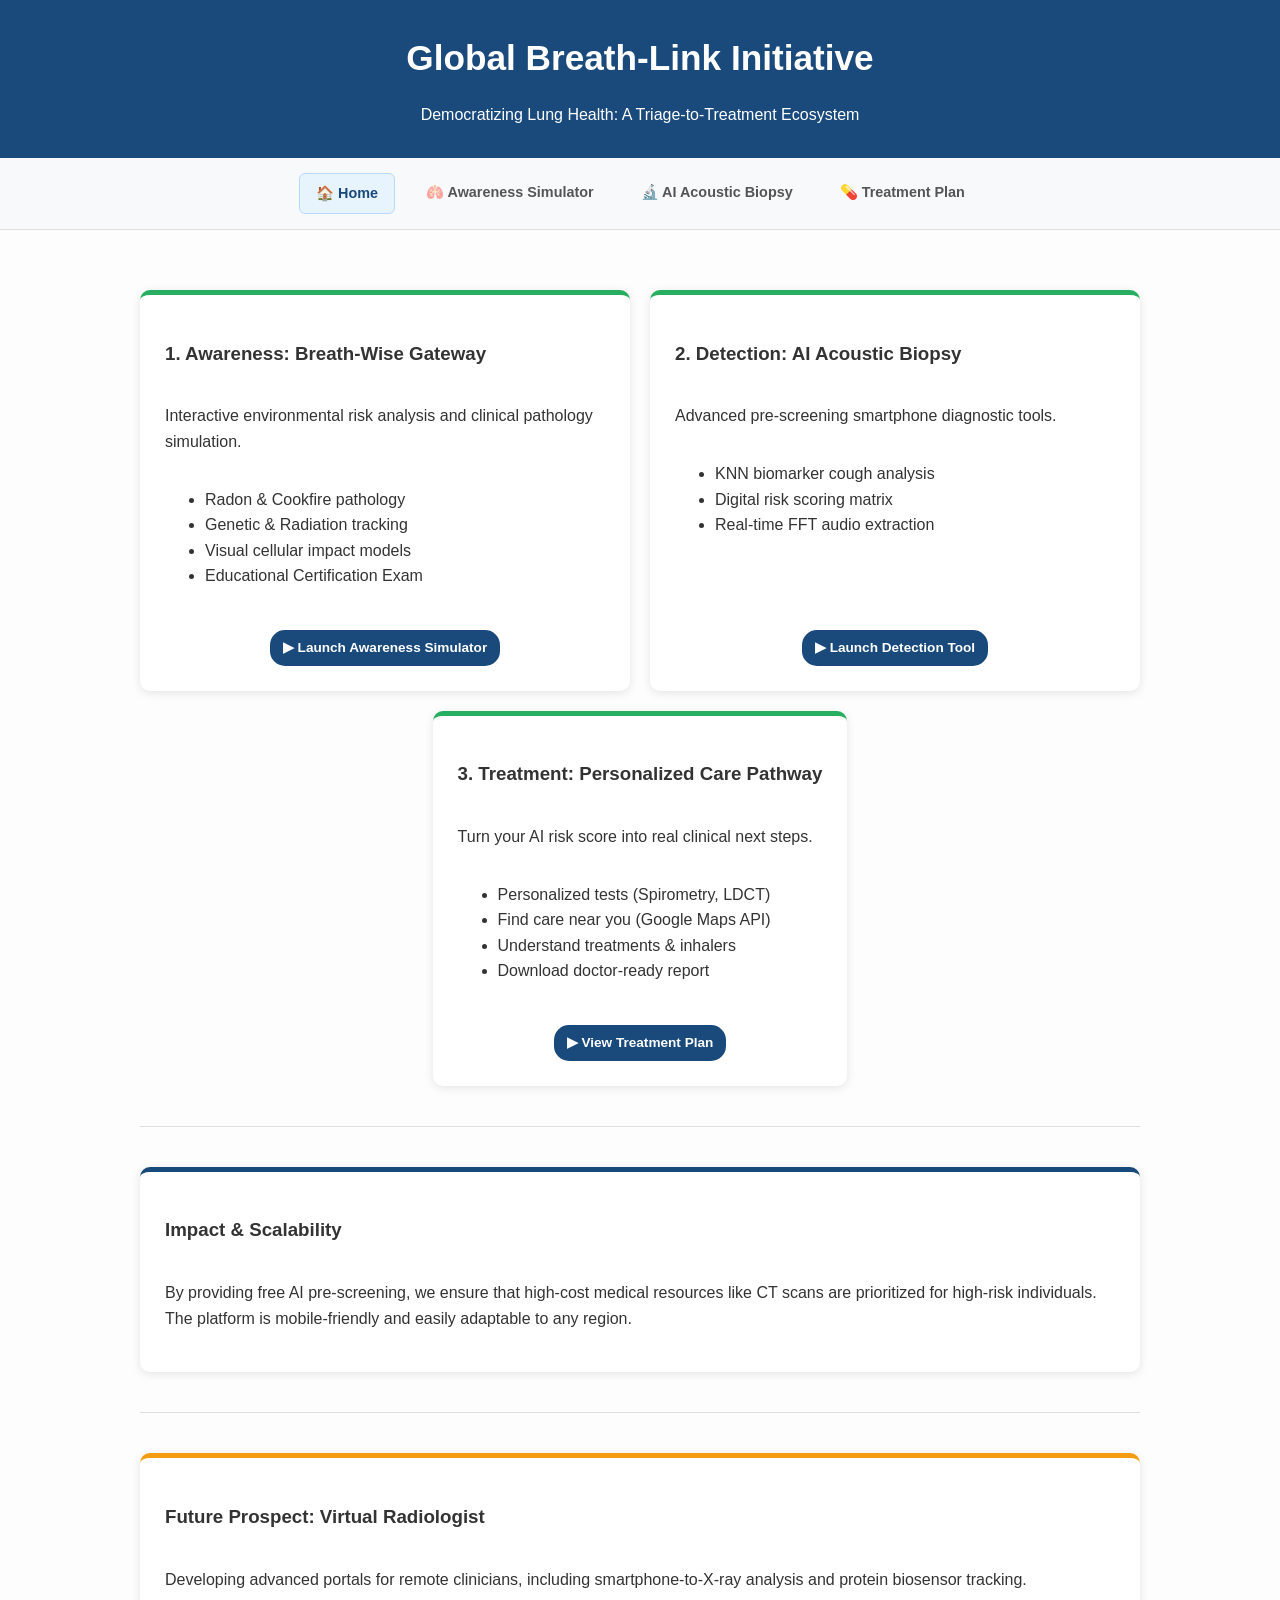
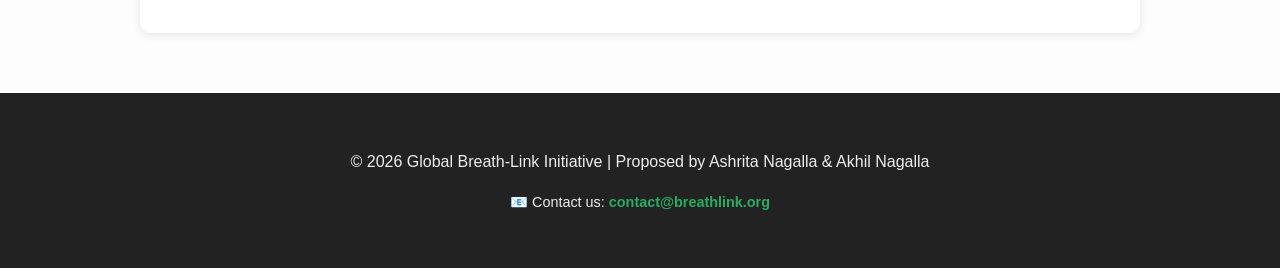
==== commit 9c296398: "Add files via upload" ====
--- a/index.html
+++ b/index.html
@@ -40,7 +40,7 @@
                     <li>Educational Certification Exam</li>
                 </ul>
 
-                <div style="margin-top:14px;">
+                <div style="margin-top: auto; text-align: center; padding-top: 25px;">
                     <span class="tag" style="background:var(--primary); color:white;">
                         ▶ Launch Awareness Simulator
                     </span>
@@ -62,7 +62,7 @@
                     <li>Real-time FFT audio extraction</li>
                 </ul>
 
-                <div style="margin-top:14px;">
+                <div style="margin-top: auto; text-align: center; padding-top: 25px;">
                     <span class="tag" style="background:var(--primary); color:white;">
                         ▶ Launch Detection Tool
                     </span>
@@ -85,7 +85,7 @@
                     <li>Download doctor-ready report</li>
                 </ul>
 
-                <div style="margin-top:14px;">
+                <div style="margin-top: auto; text-align: center; padding-top: 25px;">
                     <span class="tag" style="background:var(--primary); color:white;">
                         ▶ View Treatment Plan
                     </span>
@@ -112,6 +112,7 @@
 
 <footer>
     <p>&copy; 2026 Global Breath-Link Initiative | Proposed by Ashrita Nagalla & Akhil Nagalla</p>
+    <p style="margin-top:10px; font-size:0.9rem;">📧 Contact us: <a href="mailto:contact@breathlink.org" style="color:var(--secondary); text-decoration:none; font-weight: bold;">contact@breathlink.org</a></p>
 </footer>
 
 </body>
--- a/style.css
+++ b/style.css
@@ -9,8 +9,21 @@
 
 body{ font-family:'Segoe UI',Tahoma,sans-serif; line-height:1.6; margin:0; background:var(--bg); color:#333; }
 .container{ max-width:1000px; margin:auto; padding:20px; }
-header{ background:var(--primary); color:#fff; padding:60px 20px; text-align:center; }
-header h1{ margin:0; font-size:2.5rem; }
+
+header { 
+    background: var(--primary); 
+    color: #fff; 
+    padding: 30px 20px; /* Reduced from 60px to 30px to make the header shorter */
+    text-align: center; 
+}
+
+header h1 { 
+    margin: 0; 
+    font-size: 2.2rem; /* Slightly smaller text to fit the new height */
+}
+header p {
+    margin-bottom: 0; /* Removes extra space below the paragraph */
+}
 section{ padding:40px 0; border-bottom:1px solid #ddd; }
 
 /* ── GLOBAL NAV BAR ── */
@@ -43,9 +56,20 @@
 
 /* VIEWING AREA */
 .grid{ display:grid; grid-template-columns:repeat(auto-fit,minmax(300px,1fr)); gap:20px; }
-.card{ background:#fff; padding:25px; border-radius:10px; box-shadow:0 2px 10px rgba(0,0,0,0.1); border-top:5px solid var(--secondary); }
+
+/* UPDATED: Added Flexbox properties so inner elements can be pushed to bottom */
+.card { 
+    background:#fff; 
+    padding:25px; 
+    border-radius:10px; 
+    box-shadow:0 2px 10px rgba(0,0,0,0.1); 
+    border-top:5px solid var(--secondary); 
+    display: flex; 
+    flex-direction: column; 
+}
+
 .tag-cloud{ display:flex; flex-wrap:wrap; gap:8px; margin-top:10px; }
-.tag{ background:#e8f4fd; color:#1a4a7c; padding:6px 12px; border-radius:15px; font-size:0.85rem; font-weight:bold; cursor:pointer; transition: 0.2s; border:1px solid rgba(26,74,124,0.1); }
+.tag{ background:#e8f4fd; color:#1a4a7c; padding:6px 12px; border-radius:15px; font-size:0.85rem; font-weight:bold; cursor:pointer; transition: 0.2s; border:1px solid rgba(26,74,124,0.1); display: inline-block; }
 .tag:hover{ background:#1a4a7c; color:white; transform:translateY(-2px); box-shadow:0 4px 10px rgba(26,74,124,0.2); }
 
 /* SIMULATOR STYLES - LIGHT THEME */
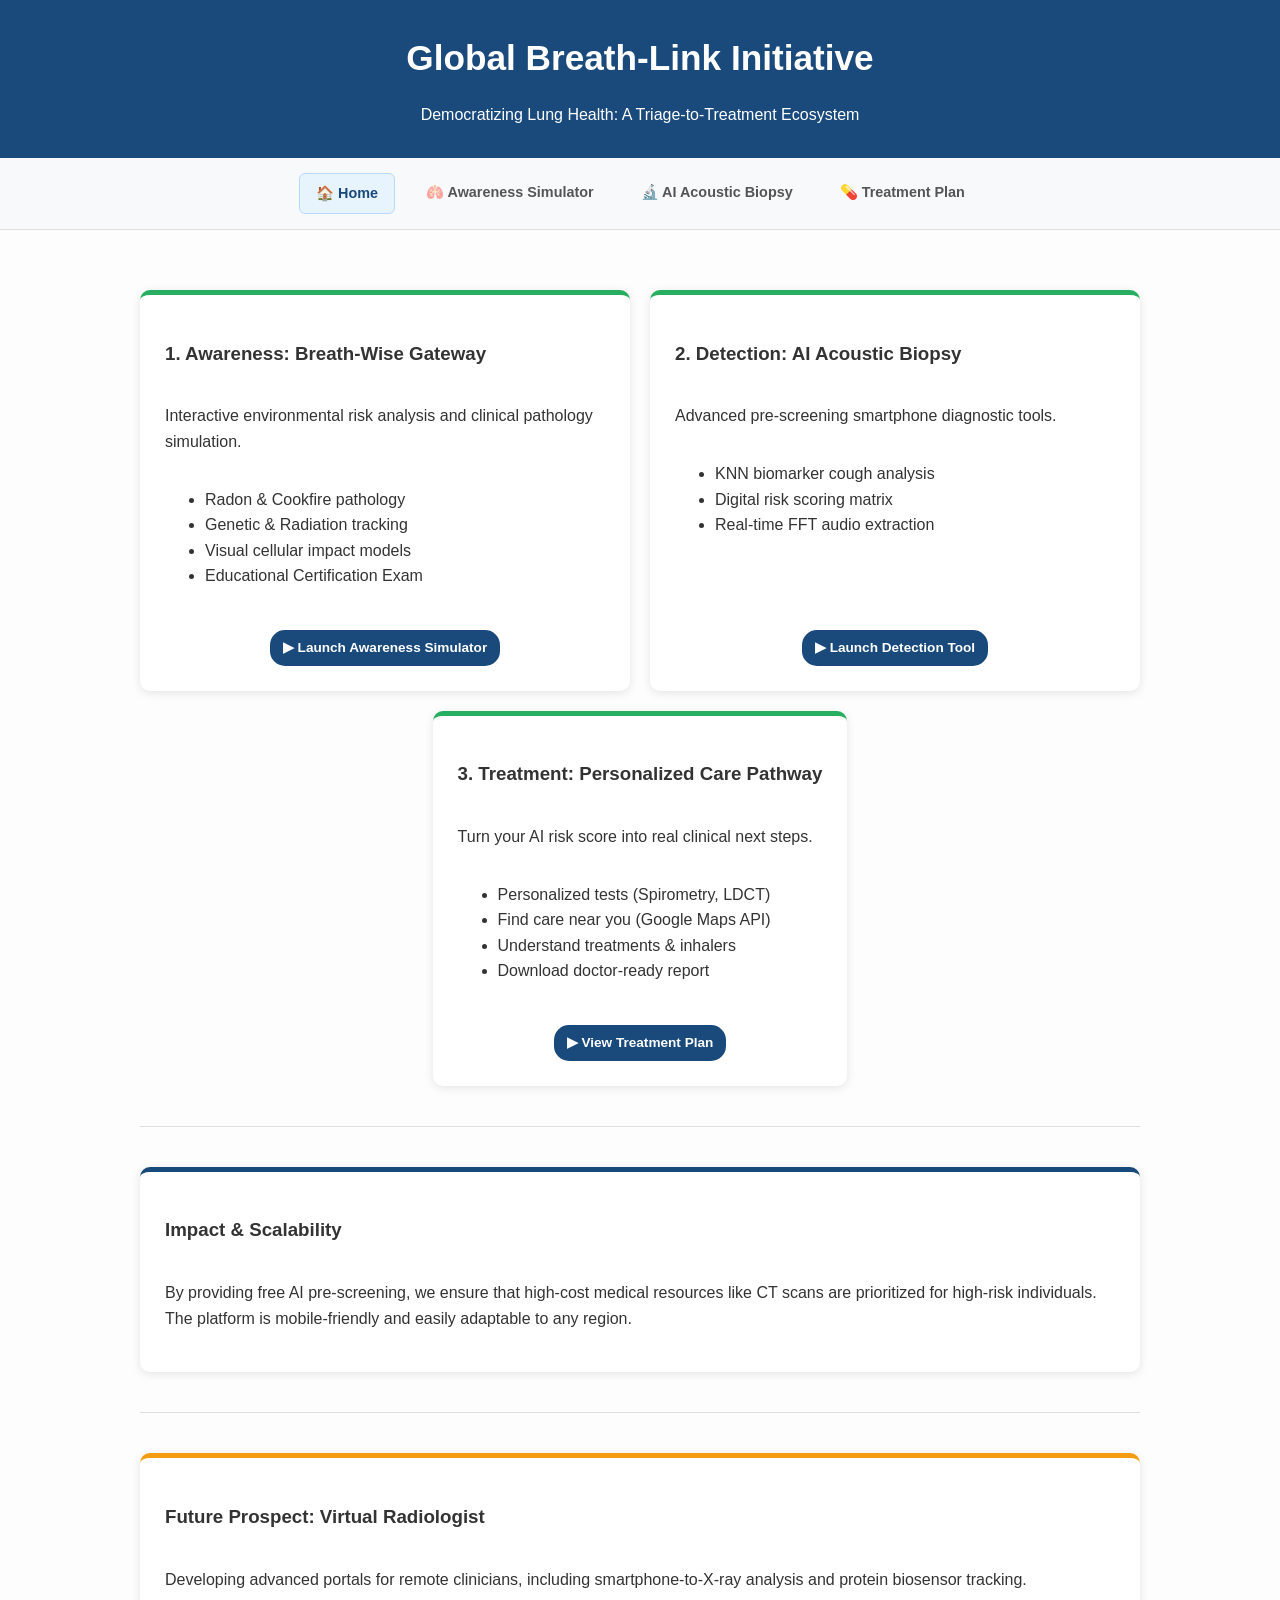
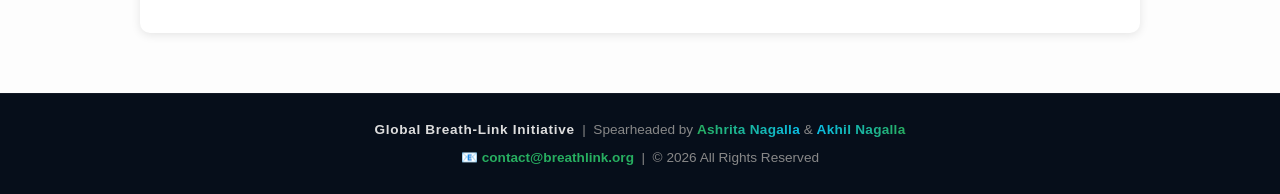
==== commit 3734d334: "Add files via upload" ====
--- a/index.html
+++ b/index.html
@@ -110,9 +110,21 @@
     </section>
 </div>
 
-<footer>
-    <p>&copy; 2026 Global Breath-Link Initiative | Proposed by Ashrita Nagalla & Akhil Nagalla</p>
-    <p style="margin-top:10px; font-size:0.9rem;">📧 Contact us: <a href="mailto:contact@breathlink.org" style="color:var(--secondary); text-decoration:none; font-weight: bold;">contact@breathlink.org</a></p>
+<footer style="background: #060e1a; padding: 25px 20px; border-top: 1px solid rgba(255,255,255,0.05); text-align: center; font-family: 'Segoe UI', Tahoma, sans-serif; font-size: 0.85rem; color: #888;">
+    
+    <div style="margin-bottom: 6px;">
+        <strong style="color: #ddd; letter-spacing: 0.05em;">Global Breath-Link Initiative</strong> &nbsp;|&nbsp; 
+        Spearheaded by 
+        <span style="font-weight: 800; letter-spacing: 0.02em; background: linear-gradient(90deg, #27ae60, #0abde3); -webkit-background-clip: text; -webkit-text-fill-color: transparent;">Ashrita Nagalla</span> 
+        &amp; 
+        <span style="font-weight: 800; letter-spacing: 0.02em; background: linear-gradient(90deg, #0abde3, #27ae60); -webkit-background-clip: text; -webkit-text-fill-color: transparent;">Akhil Nagalla</span>
+    </div>
+
+    <div>
+        📧 <a href="mailto:contact@breathlink.org" style="color: var(--secondary); text-decoration: none; font-weight: 600; transition: 0.2s;" onmouseover="this.style.color='#0abde3'" onmouseout="this.style.color='var(--secondary)'">contact@breathlink.org</a> 
+        &nbsp;|&nbsp; &copy; 2026 All Rights Reserved
+    </div>
+
 </footer>
 
 </body>
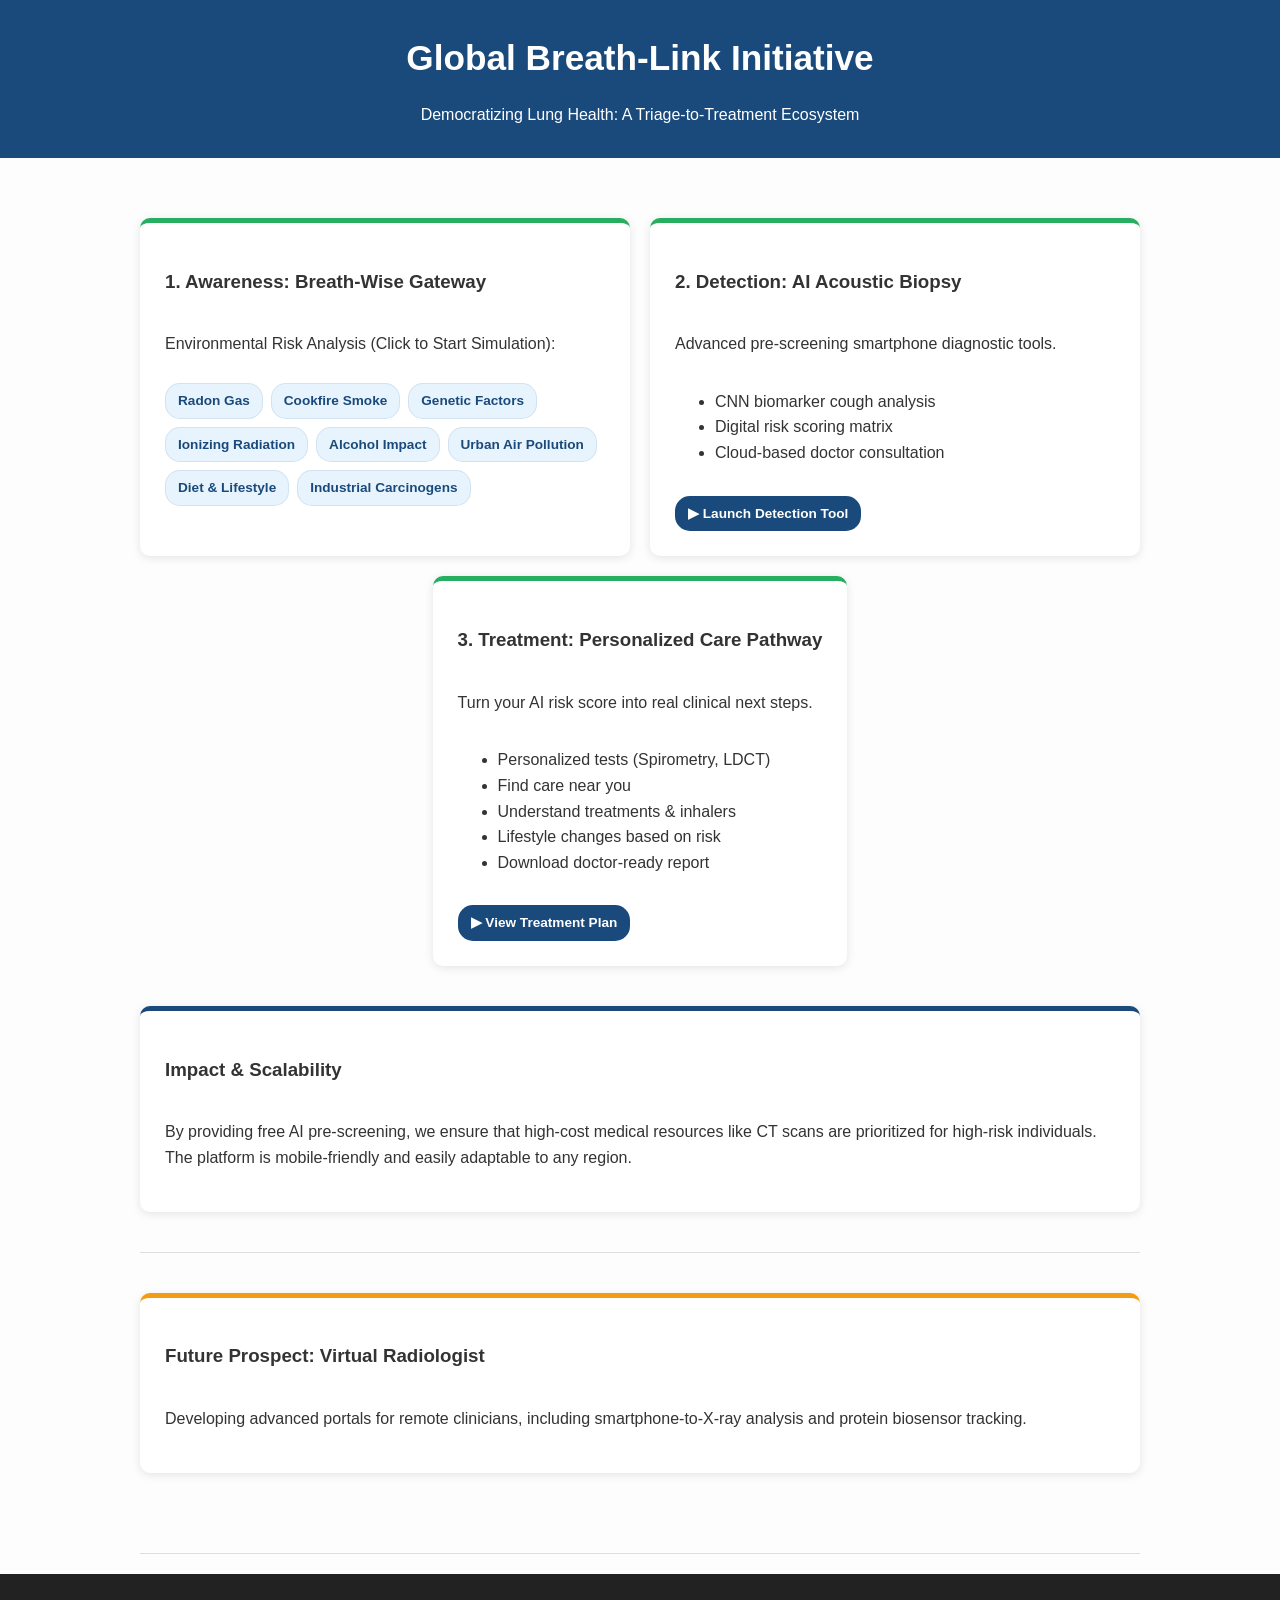
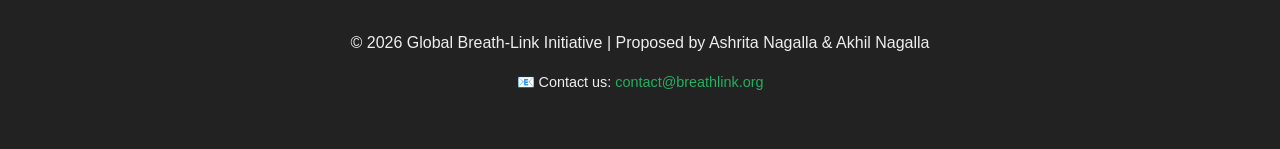
==== commit 7b16f40c: "Integrate Google Analytics and restructure content Added Google Analytics tracking script and update" ====
--- a/index.html
+++ b/index.html
@@ -5,6 +5,16 @@
     <meta name="viewport" content="width=device-width, initial-scale=1.0">
     <title>Global Breath-Link Initiative</title>
     <link rel="stylesheet" href="style.css">
+
+    <!-- Google tag (gtag.js) -->
+<script async src="https://www.googletagmanager.com/gtag/js?id=G-P5VRRW606X"></script>
+<script>
+  window.dataLayer = window.dataLayer || [];
+  function gtag(){dataLayer.push(arguments);}
+  gtag('js', new Date());
+
+  gtag('config', 'G-P5VRRW606X');
+</script>
 </head>
 <body>
 
@@ -13,88 +23,78 @@
     <p>Democratizing Lung Health: A Triage-to-Treatment Ecosystem</p>
 </header>
 
-<div class="top-nav">
-    <a href="index.html" class="active">🏠 Home</a>
-    <a href="awareness.html">🫁 Awareness Simulator</a>
-    <a href="detection.html">🔬 AI Acoustic Biopsy</a>
-    <a href="treatment.html">💊 Treatment Plan</a>
-</div>
-
 <div class="container" id="mainContent">
     <section>
         <div class="grid">
 
-            <div class="card" 
-                onclick="window.location.href='awareness.html'" 
-                style="cursor:pointer; transition:box-shadow 0.2s;" 
-                onmouseover="this.style.boxShadow='0 6px 24px rgba(26,74,124,0.18)'" 
-                onmouseout="this.style.boxShadow='0 2px 10px rgba(0,0,0,0.1)'">
-                
-                <h3>1. Awareness: Breath-Wise Gateway</h3>
-                <p>Interactive environmental risk analysis and clinical pathology simulation.</p>
+    <!-- 1. AWARENESS -->
+    <div class="card">
+        <h3>1. Awareness: Breath-Wise Gateway</h3>
+        <p>Environmental Risk Analysis (Click to Start Simulation):</p>
 
-                <ul>
-                    <li>Radon & Cookfire pathology</li>
-                    <li>Genetic & Radiation tracking</li>
-                    <li>Visual cellular impact models</li>
-                    <li>Educational Certification Exam</li>
-                </ul>
+        <div class="tag-cloud">
+            <span class="tag" onclick="openSim('radon')">Radon Gas</span>
+            <span class="tag" onclick="openSim('cookfire')">Cookfire Smoke</span>
+            <span class="tag" onclick="openSim('genetics')">Genetic Factors</span>
+            <span class="tag" onclick="openSim('radiation')">Ionizing Radiation</span>
+            <span class="tag" onclick="openSim('alcohol')">Alcohol Impact</span>
+            <span class="tag" onclick="openSim('air')">Urban Air Pollution</span>
+            <span class="tag" onclick="openSim('diet')">Diet & Lifestyle</span>
+            <span class="tag" onclick="openSim('carcinogens')">Industrial Carcinogens</span>
+        </div>
+    </div>
 
-                <div style="margin-top: auto; text-align: center; padding-top: 25px;">
-                    <span class="tag" style="background:var(--primary); color:white;">
-                        ▶ Launch Awareness Simulator
-                    </span>
-                </div>
-            </div>
+    <!-- 2. DETECTION -->
+    <div class="card"
+        onclick="window.location.href='detection.html'"
+        style="cursor:pointer; transition:box-shadow 0.2s;"
+        onmouseover="this.style.boxShadow='0 6px 24px rgba(26,74,124,0.18)'"
+        onmouseout="this.style.boxShadow='0 2px 10px rgba(0,0,0,0.1)'">
 
-            <div class="card"
-                onclick="window.location.href='detection.html'"
-                style="cursor:pointer; transition:box-shadow 0.2s;"
-                onmouseover="this.style.boxShadow='0 6px 24px rgba(26,74,124,0.18)'"
-                onmouseout="this.style.boxShadow='0 2px 10px rgba(0,0,0,0.1)'">
+        <h3>2. Detection: AI Acoustic Biopsy</h3>
+        <p>Advanced pre-screening smartphone diagnostic tools.</p>
 
-                <h3>2. Detection: AI Acoustic Biopsy</h3>
-                <p>Advanced pre-screening smartphone diagnostic tools.</p>
+        <ul>
+            <li>CNN biomarker cough analysis</li>
+            <li>Digital risk scoring matrix</li>
+            <li>Cloud-based doctor consultation</li>
+        </ul>
 
-                <ul>
-                    <li>KNN biomarker cough analysis</li>
-                    <li>Digital risk scoring matrix</li>
-                    <li>Real-time FFT audio extraction</li>
-                </ul>
+        <div style="margin-top:14px;">
+            <span class="tag" style="background:#1a4a7c; color:white;">
+                ▶ Launch Detection Tool
+            </span>
+        </div>
+    </div>
 
-                <div style="margin-top: auto; text-align: center; padding-top: 25px;">
-                    <span class="tag" style="background:var(--primary); color:white;">
-                        ▶ Launch Detection Tool
-                    </span>
-                </div>
-            </div>
+    <!-- 3. TREATMENT (FIXED PROPERLY) -->
+    <div class="card treatment-card"
+        onclick="window.location.href='treatment.html'"
+        style="cursor:pointer; transition:box-shadow 0.2s;"
+        onmouseover="this.style.boxShadow='0 6px 24px rgba(26,74,124,0.18)'"
+        onmouseout="this.style.boxShadow='0 2px 10px rgba(0,0,0,0.1)'">
 
-            <div class="card treatment-card"
-                onclick="window.location.href='treatment.html'"
-                style="cursor:pointer; transition:box-shadow 0.2s;"
-                onmouseover="this.style.boxShadow='0 6px 24px rgba(26,74,124,0.18)'"
-                onmouseout="this.style.boxShadow='0 2px 10px rgba(0,0,0,0.1)'">
+        <h3>3. Treatment: Personalized Care Pathway</h3>
 
-                <h3>3. Treatment: Personalized Care Pathway</h3>
-                <p>Turn your AI risk score into real clinical next steps.</p>
+        <p>Turn your AI risk score into real clinical next steps.</p>
 
-                <ul>
-                    <li>Personalized tests (Spirometry, LDCT)</li>
-                    <li>Find care near you (Google Maps API)</li>
-                    <li>Understand treatments & inhalers</li>
-                    <li>Download doctor-ready report</li>
-                </ul>
+        <ul>
+            <li>Personalized tests (Spirometry, LDCT)</li>
+            <li>Find care near you</li>
+            <li>Understand treatments & inhalers</li>
+            <li>Lifestyle changes based on risk</li>
+            <li>Download doctor-ready report</li>
+        </ul>
 
-                <div style="margin-top: auto; text-align: center; padding-top: 25px;">
-                    <span class="tag" style="background:var(--primary); color:white;">
-                        ▶ View Treatment Plan
-                    </span>
-                </div>
-            </div>
+        <div style="margin-top:14px;">
+            <span class="tag" style="background:#1a4a7c; color:white;">
+                ▶ View Treatment Plan
+            </span>
+        </div>
+    </div>
 
-        </div>
-    </section>
-
+</div>
+    <!-- IMPACT & SCALABILITY -->
     <section>
         <div class="card" style="border-top-color: var(--primary);">
             <h3>Impact &amp; Scalability</h3>
@@ -102,6 +102,7 @@
         </div>
     </section>
 
+    <!-- FUTURE PROSPECT -->
     <section style="border-bottom: none;">
         <div class="card" style="border-top-color: var(--accent);">
             <h3>Future Prospect: Virtual Radiologist</h3>
@@ -110,22 +111,78 @@
     </section>
 </div>
 
-<footer style="background: #060e1a; padding: 25px 20px; border-top: 1px solid rgba(255,255,255,0.05); text-align: center; font-family: 'Segoe UI', Tahoma, sans-serif; font-size: 0.85rem; color: #888;">
-    
-    <div style="margin-bottom: 6px;">
-        <strong style="color: #ddd; letter-spacing: 0.05em;">Global Breath-Link Initiative</strong> &nbsp;|&nbsp; 
-        Spearheaded by 
-        <span style="font-weight: 800; letter-spacing: 0.02em; background: linear-gradient(90deg, #27ae60, #0abde3); -webkit-background-clip: text; -webkit-text-fill-color: transparent;">Ashrita Nagalla</span> 
-        &amp; 
-        <span style="font-weight: 800; letter-spacing: 0.02em; background: linear-gradient(90deg, #0abde3, #27ae60); -webkit-background-clip: text; -webkit-text-fill-color: transparent;">Akhil Nagalla</span>
+
+<!-- SIMULATOR SECTION -->
+<div id="simulator">
+    <button onclick="goBack()" style="background:#1a4a7c; color:white; border:none; padding:8px 15px; border-radius:5px; cursor:pointer;">⬅ Exit</button>
+    <h2 id="simTitle">PATHOLOGY ANALYSIS</h2>
+
+    <div class="viewer">
+        <canvas id="lungCanvas" width="700" height="500"></canvas>
     </div>
 
-    <div>
-        📧 <a href="mailto:contact@breathlink.org" style="color: var(--secondary); text-decoration: none; font-weight: 600; transition: 0.2s;" onmouseover="this.style.color='#0abde3'" onmouseout="this.style.color='var(--secondary)'">contact@breathlink.org</a> 
-        &nbsp;|&nbsp; &copy; 2026 All Rights Reserved
+    <div class="healthbar"><div id="healthFill" class="healthfill"></div></div>
+
+    <div class="controls">
+        <button id="step-healthy" onclick="setExposure('healthy')">Healthy State</button>
+        <button id="step-low"     onclick="setExposure('low')">Low Exposure</button>
+        <button id="step-medium"  onclick="setExposure('medium')">Medium Exposure</button>
+        <button id="step-high"    onclick="setExposure('high')">High Exposure</button>
     </div>
 
+    <div class="edu-panel">
+        <h3 id="eduHeading" style="color:var(--secondary); margin-top:0;">Diagnostic Overview</h3>
+        <p id="infoText" style="color:#ddd; font-size:1.05rem;"></p>
+        <div id="detailedSpecs" style="font-size:0.9rem; border-top:1px solid #333; padding-top:15px; margin-top:15px;">
+            <div style="background:#252525; padding:15px; border-radius:8px; margin-bottom:10px;">
+                <h4 style="color:var(--accent); margin:0 0 10px 0;">Cellular Pathogenesis</h4>
+                <p id="specMech" style="color:#bbb;"></p>
+            </div>
+            <div style="background:#252525; padding:15px; border-radius:8px;">
+                <h4 style="color:var(--danger); margin:0 0 10px 0;">Long-term Prognosis</h4>
+                <p id="specProg" style="color:#bbb;"></p>
+            </div>
+        </div>
+    </div>
+
+    <p id="lockMessage" class="unlock-msg">🔒 Explore Healthy → Low → Medium → High to unlock the Exam.</p>
+    <button id="quizButton" class="quizBtn" onclick="startQuiz()">Take Certification Exam</button>
+</div>
+
+<!-- QUIZ MODAL -->
+<div id="quizModal">
+    <div class="quiz-content">
+        <h2 id="quizHeader">Certification Exam</h2>
+        <div id="quizBody"></div>
+        <div id="quizResults"></div>
+
+        <div id="nameSection">
+            <h3>🎓 Enter Your Name for the Certificate</h3>
+            <p>Your name will appear exactly as you type it.</p>
+            <div class="name-inputs">
+                <input type="text" id="firstNameInput" placeholder="First Name" maxlength="30">
+                <input type="text" id="lastNameInput"  placeholder="Last Name"  maxlength="30">
+            </div>
+            <div id="nameError">Please enter both your first and last name.</div>
+        </div>
+
+        <button id="submitQuizBtn"   onclick="submitQuiz()"          style="background:var(--secondary); color:white; border:none; padding:12px; border-radius:5px; cursor:pointer; font-weight:bold; width:100%;">Submit Answers</button>
+        <button id="downloadCertBtn" onclick="generateCertificate()" class="cert-btn">⬇ Download My Certificate</button>
+        <button onclick="closeQuiz()" class="close-quiz">Close [X]</button>
+    </div>
+</div>
+
+<!-- Hidden canvas for certificate generation -->
+<canvas id="certCanvas" width="900" height="650" style="display:none;"></canvas>
+
+<footer>
+    <p>&copy; 2026 Global Breath-Link Initiative | Proposed by Ashrita Nagalla & Akhil Nagalla</p>
+    <p style="margin-top:10px; font-size:0.9rem;">📧 Contact us: <a href="mailto:contact@breathlink.org" style="color:#27ae60; text-decoration:none;">contact@breathlink.org</a></p>
 </footer>
 
+<script src="data.js"></script>
+<script src="script.js"></script>
+
 </body>
-</html>+</html>
+
